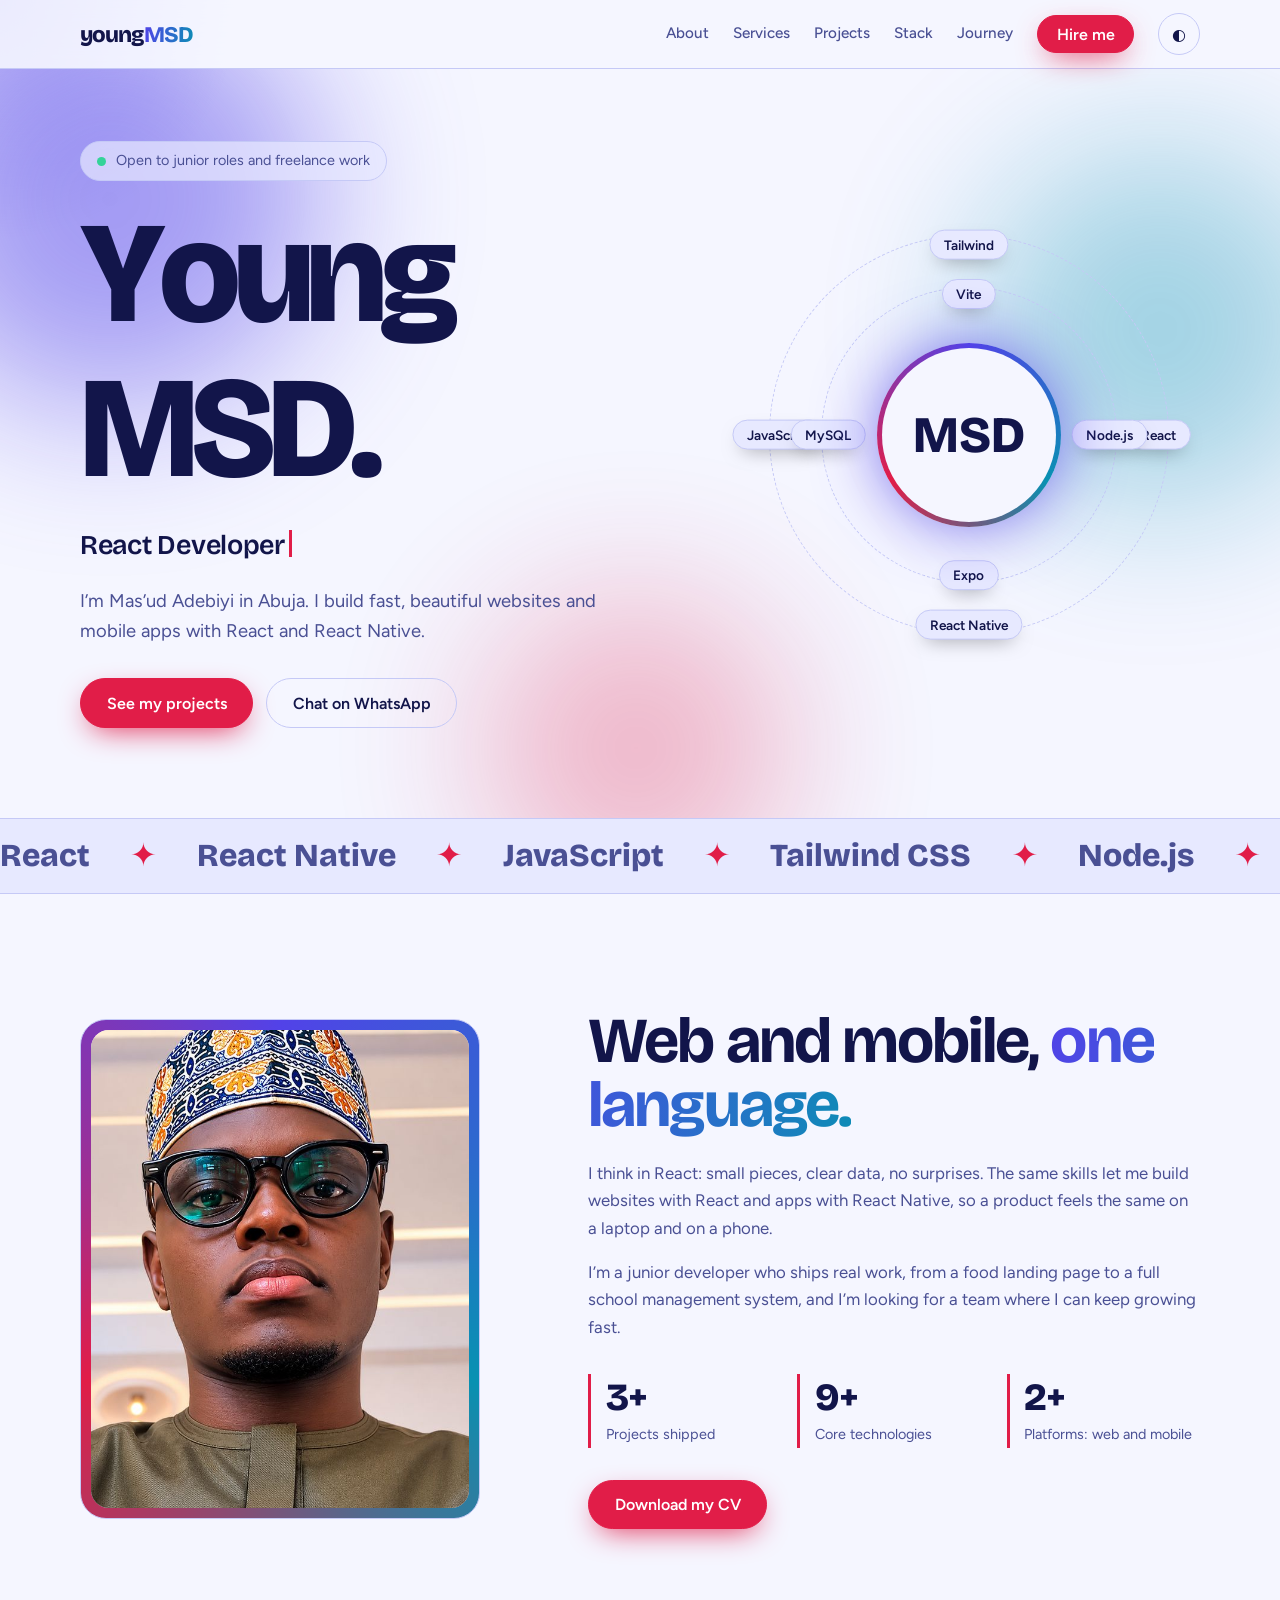
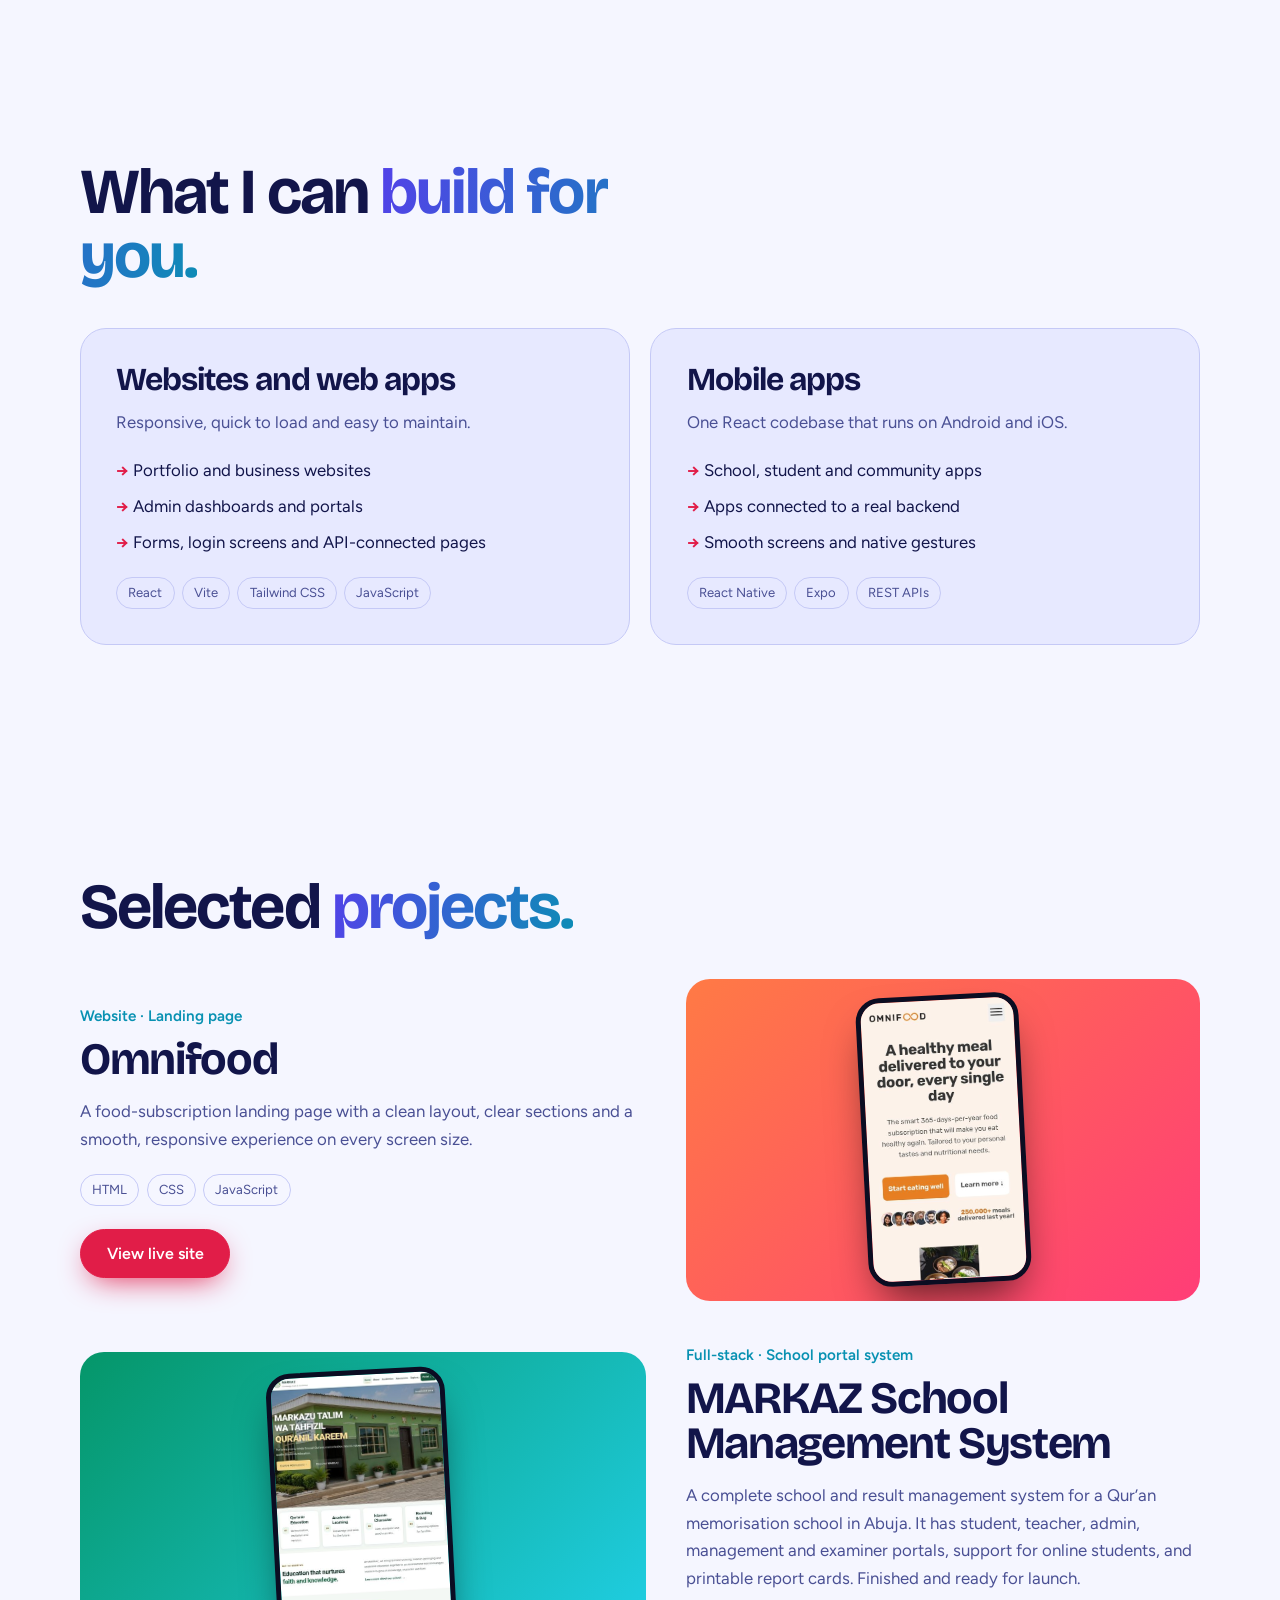
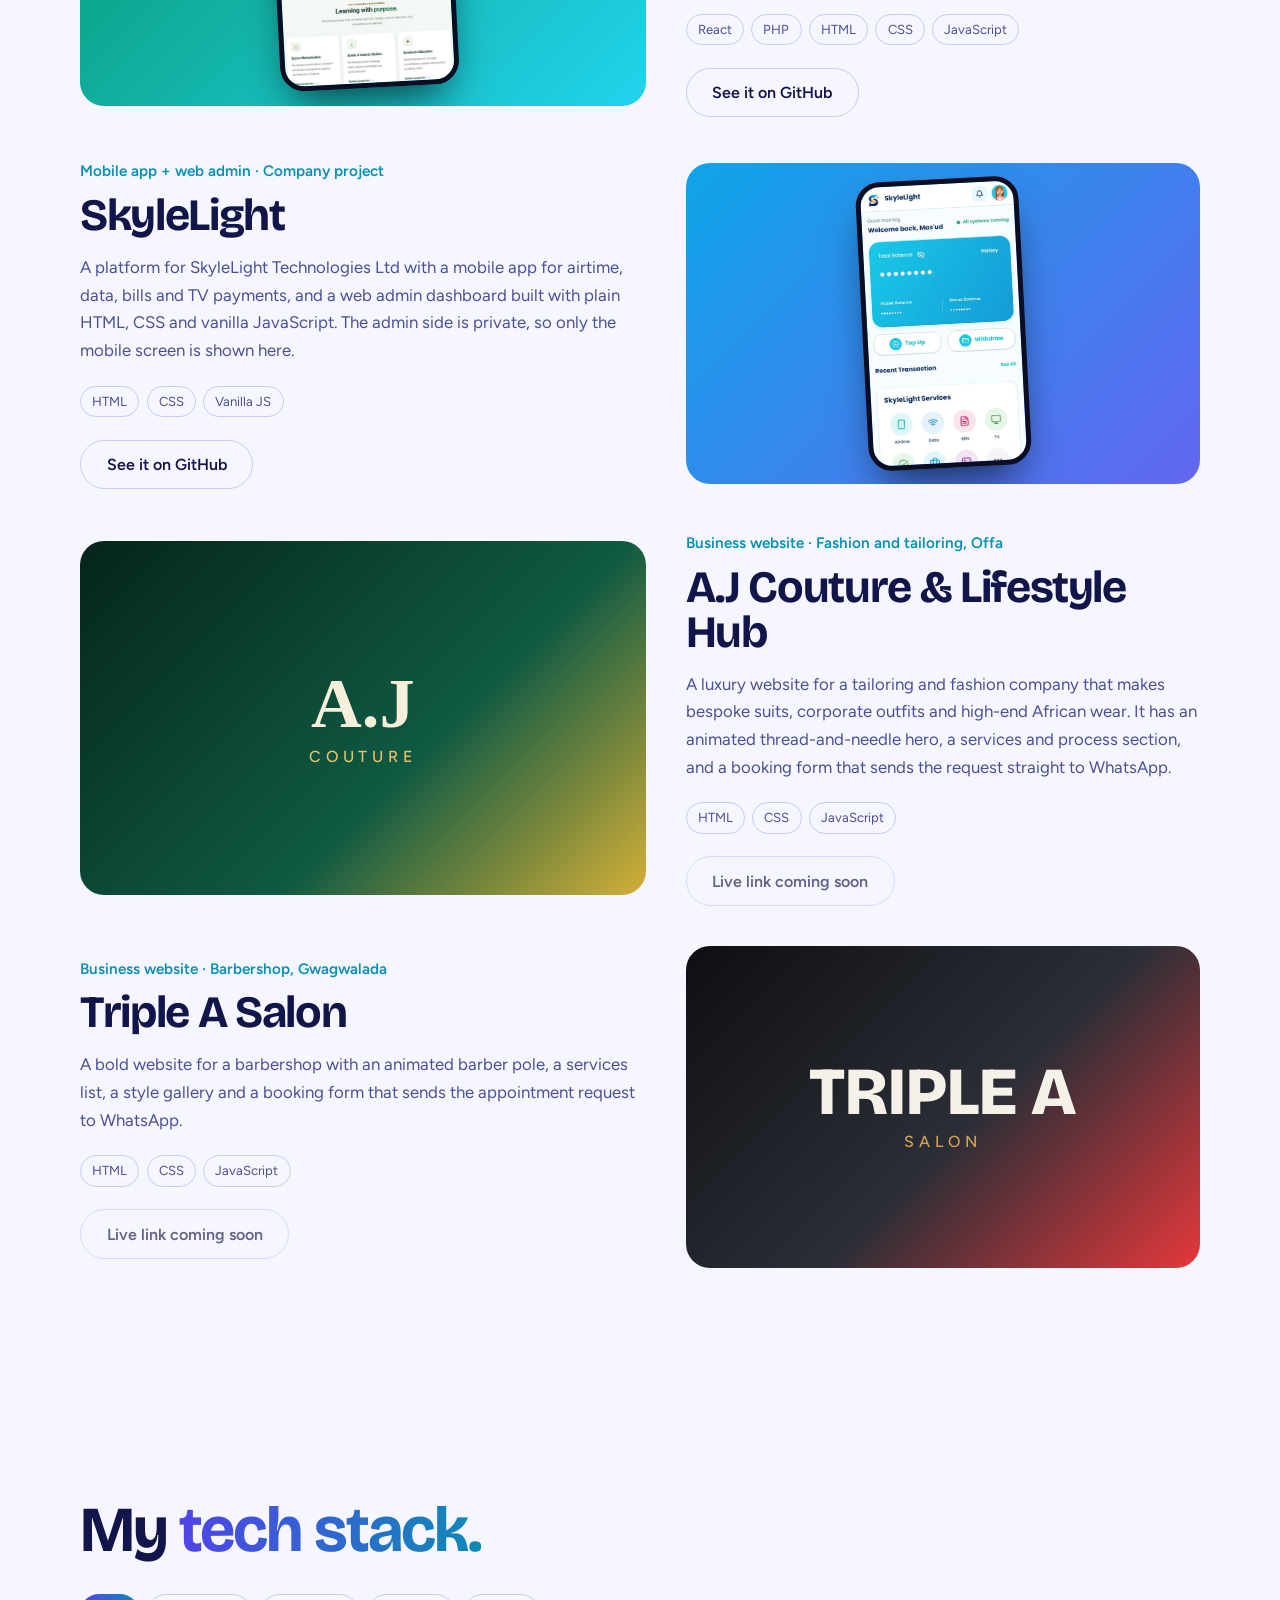
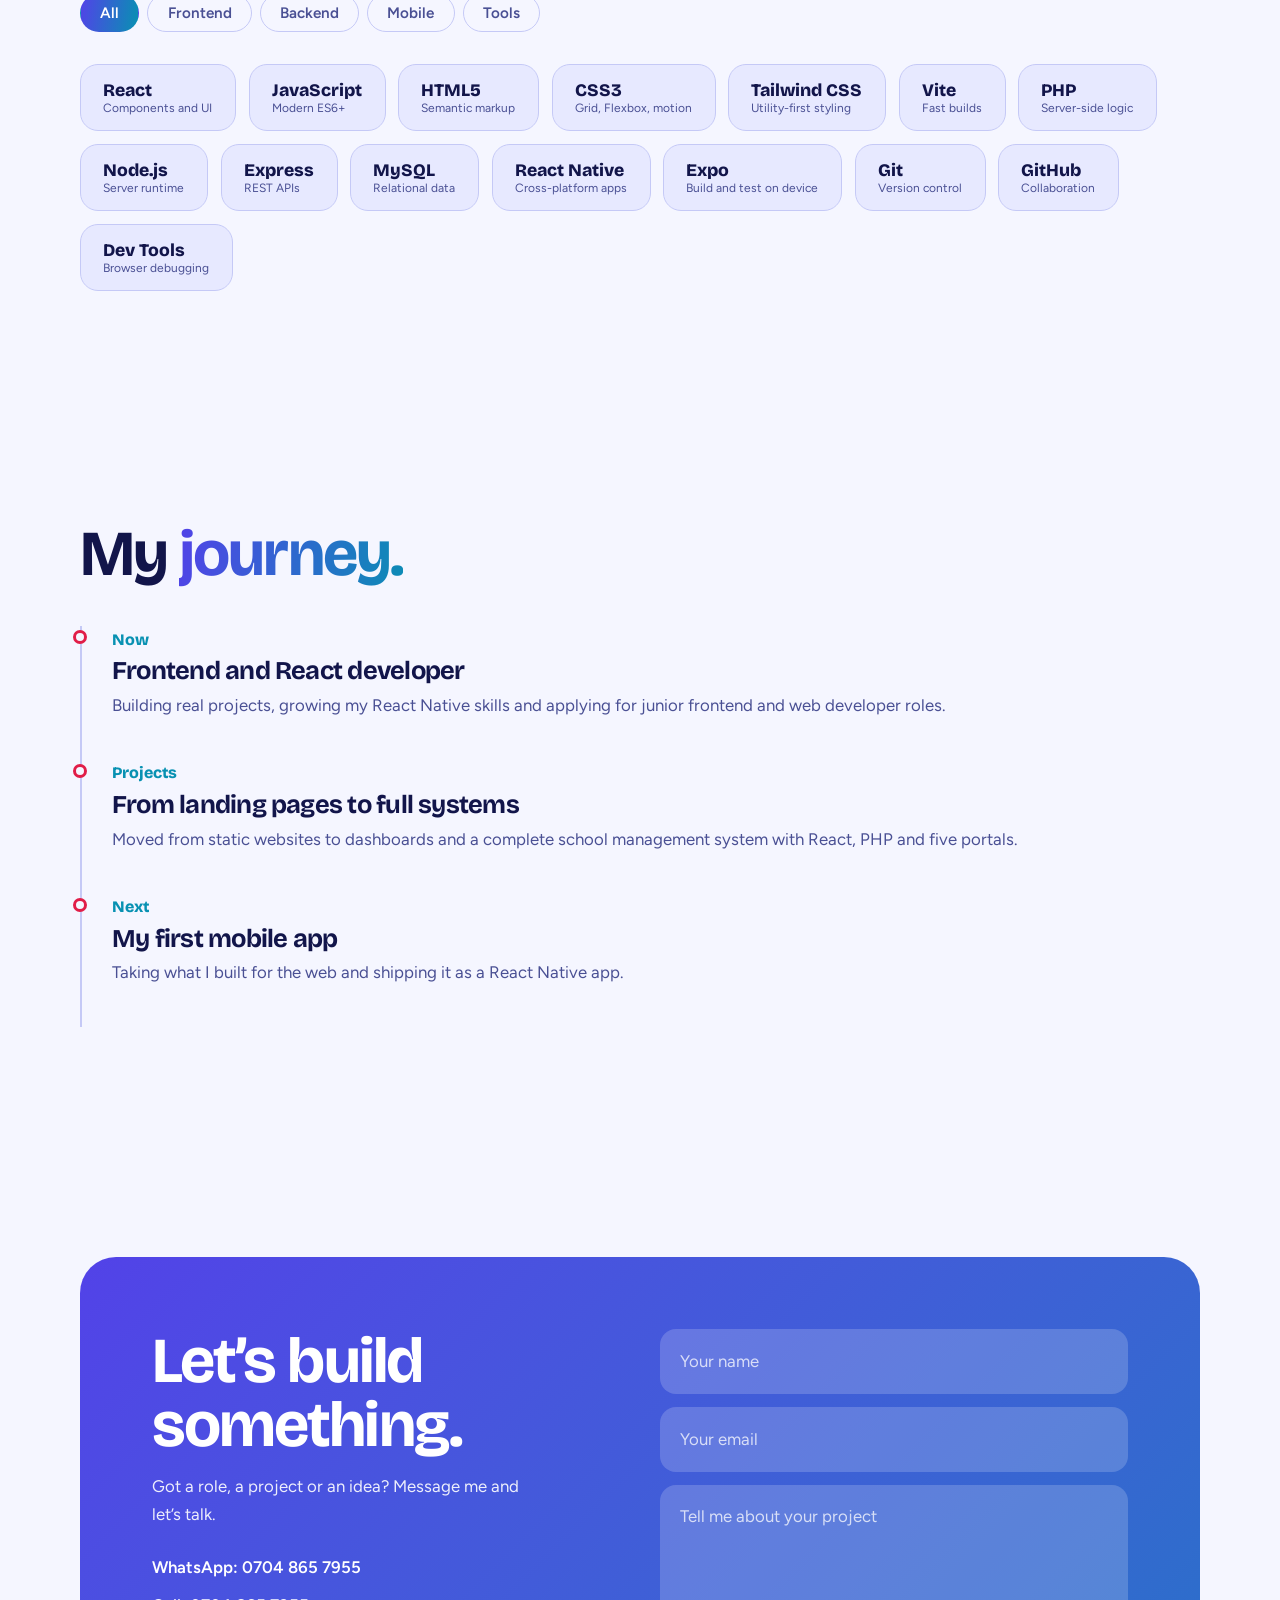
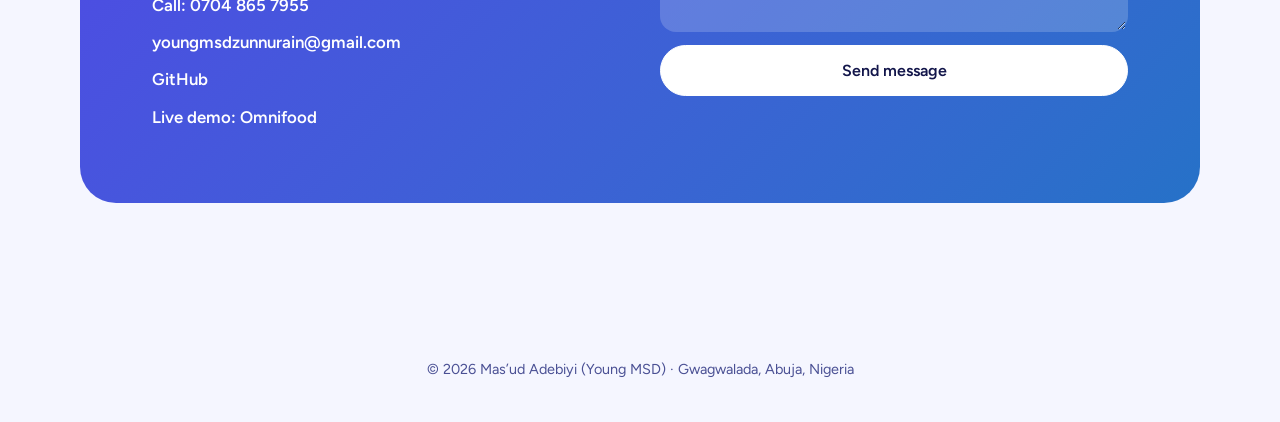
==== index.html @ e1d5f000 "Add Young MSD personal developer portfolio" ====
<!DOCTYPE html>
<html lang="en">
<head>
<meta charset="utf-8">
<meta name="viewport" content="width=device-width, initial-scale=1, viewport-fit=cover">
<title>Young MSD | React & React Native Developer</title>
<meta name="description" content="Portfolio of Mas’ud Adebiyi (Young MSD), a React and React Native developer in Abuja, Nigeria.">
<link rel="preconnect" href="https://fonts.googleapis.com"><link rel="preconnect" href="https://fonts.gstatic.com" crossorigin>
<link href="https://fonts.googleapis.com/css2?family=Bricolage+Grotesque:wght@600;800&family=Figtree:wght@400;500;600&display=swap" rel="stylesheet">
<style>
:root{--bg:#060818;--bg2:#0e1131;--ink:#f4f5ff;--mute:#9ea4d4;--line:#252a57;--a:#6d5dfc;--b:#22d3ee;--c:#ff5c7a;--onc:#060818;
--d:"Bricolage Grotesque","Segoe UI",system-ui,sans-serif;--t:"Figtree","Segoe UI",system-ui,sans-serif;
box-sizing:border-box;padding-top:env(safe-area-inset-top,0px);padding-bottom:env(safe-area-inset-bottom,0px);color-scheme:dark}
@media (prefers-color-scheme:light){:root:not([data-theme="dark"]){--bg:#f5f6ff;--bg2:#e7e9ff;--ink:#12154a;--mute:#4a5094;--line:#c5c9f6;--a:#5242e8;--b:#0891b2;--c:#e11d48;--onc:#fff;color-scheme:light}}
:root[data-theme="light"]{--bg:#f5f6ff;--bg2:#e7e9ff;--ink:#12154a;--mute:#4a5094;--line:#c5c9f6;--a:#5242e8;--b:#0891b2;--c:#e11d48;--onc:#fff;color-scheme:light}
:root[data-theme="dark"]{--bg:#060818;--bg2:#0e1131;--ink:#f4f5ff;--mute:#9ea4d4;--line:#252a57;--a:#6d5dfc;--b:#22d3ee;--c:#ff5c7a;--onc:#060818;color-scheme:dark}
*,*::before,*::after{box-sizing:border-box}
html{scroll-behavior:smooth;scroll-padding-top:calc(76px + env(safe-area-inset-top,0px));height:100%}
body{margin:0;min-height:100%;background:var(--bg);color:var(--ink);font:400 1.05rem/1.65 var(--t);overflow-x:hidden}
body::before{content:"";position:fixed;inset:0 0 auto;height:env(safe-area-inset-top,0px);background:var(--bg);z-index:90}
a{color:inherit}p{margin:0}h1,h2,h3{font-family:var(--d);margin:0;line-height:1;letter-spacing:-.03em}
:focus-visible{outline:3px solid var(--b);outline-offset:3px;border-radius:8px}
.w{width:min(1120px,100% - 2.5rem);margin-inline:auto}
section{padding:clamp(4rem,9vw,7.5rem) 0}
h2{font-size:clamp(2.2rem,5.5vw,4rem);max-width:15ch}
.mute{color:var(--mute)}
.grad{background:linear-gradient(100deg,var(--a),var(--b) 55%,var(--c));background-size:200% 100%;-webkit-background-clip:text;background-clip:text;color:transparent;animation:flow 6s linear infinite}
@keyframes flow{to{background-position:200% 0}}
#ld{position:fixed;inset:0;z-index:100;background:var(--bg);display:grid;place-items:center;font:800 clamp(4rem,16vw,9rem) var(--d);animation:ldout .9s 1.6s cubic-bezier(.7,0,.2,1) forwards}
@keyframes ldout{to{transform:translateY(-101%);visibility:hidden}}
#pg{position:fixed;top:env(safe-area-inset-top,0px);left:0;height:3px;width:100%;transform-origin:left;transform:scaleX(0);background:linear-gradient(90deg,var(--a),var(--b),var(--c));z-index:95}
#glow{position:fixed;width:520px;height:520px;margin:-260px 0 0 -260px;border-radius:50%;pointer-events:none;z-index:0;background:radial-gradient(circle,color-mix(in srgb,var(--a) 28%,transparent),transparent 65%);left:0;top:0;transition:transform .15s ease-out}
nav{position:sticky;top:env(safe-area-inset-top,0px);z-index:80;background:color-mix(in srgb,var(--bg) 78%,transparent);backdrop-filter:blur(16px);border-bottom:1px solid var(--line)}
nav .w{display:flex;align-items:center;justify-content:space-between;height:68px}
.logo{font:800 1.4rem var(--d);text-decoration:none;letter-spacing:-.04em}
.links{display:flex;gap:1.5rem;align-items:center}
.links a:not(.btn){text-decoration:none;color:var(--mute);font-weight:500;font-size:.95rem;transition:color .2s}
.links a:not(.btn):hover{color:var(--ink)}
.btn{display:inline-flex;align-items:center;justify-content:center;gap:.5rem;padding:.9rem 1.6rem;border-radius:999px;font:600 1rem var(--t);text-decoration:none;border:1.5px solid var(--line);background:transparent;color:var(--ink);cursor:pointer;transition:transform .25s,box-shadow .25s,border-color .25s}
.btn:hover{border-color:var(--b)}
.btn.pri{background:var(--c);border-color:var(--c);color:var(--onc);box-shadow:0 10px 30px -10px var(--c)}
.btn.pri:hover{box-shadow:0 16px 40px -8px var(--c)}
.sm{padding:.55rem 1.15rem}
#th{width:42px;height:42px;padding:0}
@media (max-width:780px){.links a:not(.btn){display:none}}
main,footer{position:relative;z-index:1}
/* hero */
.hero{position:relative;padding:clamp(2rem,6vw,4.5rem) 0 clamp(3rem,7vw,6rem);overflow:hidden}
.blob{position:absolute;border-radius:50%;filter:blur(80px);opacity:.5;z-index:-1;animation:drift 14s ease-in-out infinite alternate}
.b1{width:420px;height:420px;background:var(--a);top:-80px;left:-100px}
.b2{width:360px;height:360px;background:var(--b);right:-60px;top:80px;animation-delay:-5s;opacity:.35}
.b3{width:300px;height:300px;background:var(--c);bottom:-80px;left:38%;animation-delay:-9s;opacity:.3}
@keyframes drift{to{transform:translate(70px,50px) scale(1.2)}}
.hero .w{display:grid;grid-template-columns:1.15fr .85fr;gap:2rem;align-items:center}
.pill{display:inline-flex;align-items:center;gap:.6rem;padding:.45rem 1rem;border:1px solid var(--line);border-radius:999px;font-size:.9rem;color:var(--mute);background:color-mix(in srgb,var(--bg2) 70%,transparent)}
.pill b{width:9px;height:9px;border-radius:50%;background:#34d399;animation:ping 1.8s infinite}
@keyframes ping{70%{box-shadow:0 0 0 9px transparent}0%{box-shadow:0 0 0 0 #34d39988}}
h1{font-size:clamp(3.6rem,12vw,9rem);font-weight:800;letter-spacing:-.05em;margin:1.3rem 0 1rem}
h1 .l{display:block;overflow:hidden;padding-bottom:.08em}
h1 .ch{display:inline-block;transform:translateY(110%) rotate(8deg);animation:up .8s cubic-bezier(.2,.9,.2,1) forwards;animation-delay:calc(1.8s + var(--i)*60ms)}
@keyframes up{to{transform:none}}
.role{font:600 clamp(1.2rem,2.6vw,1.7rem) var(--d);min-height:1.5em;letter-spacing:-.01em}
.role i{display:inline-block;width:3px;height:1em;background:var(--c);margin-left:4px;vertical-align:-3px;animation:bl 1s steps(2) infinite}
@keyframes bl{50%{opacity:0}}
.lead{max-width:46ch;color:var(--mute);font-size:1.15rem;margin:1rem 0 2rem}
.cta{display:flex;flex-wrap:wrap;gap:.8rem}
.hero .in{opacity:0;animation:fade .8s 2.4s forwards}
@keyframes fade{to{opacity:1}}
.orbit{position:relative;width:min(400px,100%);aspect-ratio:1;margin:auto;opacity:0;animation:fade 1s 2.2s forwards}
.ring{position:absolute;inset:0;animation:spin 26s linear infinite}
.ring.r2{inset:13%;animation-duration:18s;animation-direction:reverse}
@keyframes spin{to{transform:rotate(360deg)}}
.ring::before{content:"";position:absolute;inset:0;border-radius:50%;border:1.5px dashed var(--line)}
.pos{position:absolute;left:50%;top:50%;transform:rotate(var(--a)) translateX(var(--r)) rotate(calc(-1*var(--a)))}
.pos b{display:block;transform:translate(-50%,-50%);padding:.4rem .85rem;border-radius:999px;font:600 .85rem var(--t);background:var(--bg2);border:1px solid var(--line);white-space:nowrap;animation:spin 26s linear infinite reverse;box-shadow:0 8px 20px -10px #0008}
.r2 .pos b{animation-duration:18s;animation-direction:normal}
.core{position:absolute;inset:27%;border-radius:50%;display:grid;place-items:center;font:800 3.2rem var(--d);background:conic-gradient(from 0deg,var(--a),var(--b),var(--c),var(--a));animation:spin 8s linear infinite;box-shadow:0 0 70px -10px var(--a)}
.core span{position:absolute;inset:5px;border-radius:50%;background:var(--bg);display:grid;place-items:center;animation:spin 8s linear infinite reverse}
@media (max-width:900px){.hero .w{grid-template-columns:1fr}.orbit{max-width:340px}}
.marq{border-block:1px solid var(--line);overflow:hidden;padding:1.1rem 0;background:var(--bg2)}
.marq div{display:flex;width:max-content;animation:sl 28s linear infinite;font:800 clamp(1.4rem,3vw,2rem) var(--d);color:var(--mute)}
.marq span{padding-right:2.5rem}.marq span::after{content:"✦";margin-left:2.5rem;color:var(--c)}
@keyframes sl{to{transform:translateX(-50%)}}
/* reveal */
[data-r]{opacity:0;transform:translateY(40px);transition:opacity .9s,transform .9s cubic-bezier(.2,.9,.2,1);transition-delay:var(--dl,0s)}
[data-r].on{opacity:1;transform:none}
/* cards */
.card{position:relative;border:1px solid var(--line);background:var(--bg2);border-radius:26px;overflow:hidden;transform-style:preserve-3d;transition:transform .25s ease-out}
.card::after{content:"";position:absolute;inset:0;pointer-events:none;background:radial-gradient(380px circle at var(--mx,50%) var(--my,50%),color-mix(in srgb,var(--b) 22%,transparent),transparent 60%);opacity:0;transition:opacity .3s}
.card:hover::after{opacity:1}
/* about */
.about .w{display:grid;grid-template-columns:.85fr 1.15fr;gap:3.5rem;align-items:center}
.pf{aspect-ratio:4/5;max-width:400px;padding:10px;background:conic-gradient(from var(--g,0deg),var(--a),var(--b),var(--c),var(--a));animation:gs 6s linear infinite}
@property --g{syntax:"<angle>";inherits:false;initial-value:0deg}
@keyframes gs{to{--g:360deg}}
.pf .in2{height:100%;border-radius:18px;background:var(--bg2);display:grid;place-items:center;overflow:hidden;position:relative}
.pf img{width:100%;height:100%;object-fit:cover;object-position:50% 20%;position:absolute;inset:0}
.pf .ini{font:800 6rem var(--d)}
.pf small{position:absolute;bottom:14px;left:0;right:0;text-align:center;color:var(--mute);font-size:.8rem}
.about p+p{margin-top:1rem}
.facts{display:grid;grid-template-columns:repeat(3,1fr);gap:1rem;margin:2rem 0}
.facts div{border-left:3px solid var(--c);padding-left:.9rem}
.facts b{display:block;font:800 2.4rem var(--d)}
.facts span{font-size:.9rem;color:var(--mute)}
@media (max-width:820px){.about .w{grid-template-columns:1fr}}
/* services */
.two{display:grid;grid-template-columns:1fr 1fr;gap:1.3rem;margin-top:2.5rem}
.pn{padding:2.2rem}
.pn h3{font-size:2rem;margin-bottom:.8rem}
.pn ul{list-style:none;padding:0;margin:1.3rem 0 0;display:grid;gap:.5rem}
.pn li::before{content:"→ ";color:var(--c);font-weight:700}
.tags{display:flex;flex-wrap:wrap;gap:.45rem;margin-top:1.3rem}
.tag{font-size:.82rem;padding:.25rem .7rem;border-radius:999px;border:1px solid var(--line);color:var(--mute)}
@media (max-width:820px){.two{grid-template-columns:1fr}}
/* projects */
.pr{display:grid;grid-template-columns:1.1fr 1fr;gap:2.5rem;align-items:center;margin-top:2.5rem}
.pr:nth-child(even) .shot{order:2}
.shot{aspect-ratio:16/10;border-radius:24px;display:grid;place-items:center;position:relative;overflow:hidden;border:0}
.shot::before{content:"";position:absolute;top:0;bottom:0;width:40%;left:-60%;background:linear-gradient(100deg,transparent,#fff5,transparent);transform:skewX(-20deg);animation:sh 4.5s ease-in-out infinite}
@keyframes sh{60%,100%{left:130%}}
.ui{width:76%;display:grid;gap:.6rem}.ui i{display:block;height:14px;border-radius:7px;background:#ffffff55}.ui i:first-child{width:45%;height:22px;background:#fff}
.ui .rw{display:grid;grid-template-columns:repeat(3,1fr);gap:.6rem}.ui .rw i{height:70px;border-radius:14px;background:#ffffff33}
.ph{height:90%;aspect-ratio:9/16;border:5px solid #0b0d22;border-radius:24px;overflow:hidden;position:relative;z-index:1;transform:rotate(-3deg);box-shadow:0 24px 44px -14px #000a;transition:transform .5s}.shot:hover .ph{transform:rotate(0) scale(1.04)}.ph img{width:100%;height:100%;object-fit:cover;object-position:top;display:block}
.s1{background:linear-gradient(135deg,#ff7a45,#ff3d77)}.s2{background:linear-gradient(135deg,#059669,#22d3ee)}.s3{background:linear-gradient(135deg,#0ea5e9,#6366f1)}
.pr h3{font-size:clamp(1.9rem,3.6vw,2.8rem);margin:.5rem 0 1rem}
.kind{color:var(--b);font-weight:600;font-size:.95rem}
.pr .btn{margin-top:1.4rem}
@media (max-width:820px){.shot{aspect-ratio:4/3.6}.pr{grid-template-columns:1fr}.pr:nth-child(even) .shot{order:0}}
/* stack */
.tabs{display:flex;flex-wrap:wrap;gap:.5rem;margin:2rem 0}
.tabs button{padding:.55rem 1.2rem;border-radius:999px;border:1.5px solid var(--line);background:none;color:var(--mute);font:600 .95rem var(--t);cursor:pointer;transition:.2s}
.tabs button[aria-pressed="true"]{background:linear-gradient(100deg,var(--a),var(--b));border-color:transparent;color:#fff}
.gr{display:flex;flex-wrap:wrap;gap:.8rem}
.chip{padding:.95rem 1.4rem;border-radius:18px;border:1px solid var(--line);background:var(--bg2);font:800 1.1rem var(--d);animation:pop .45s both;transition:transform .25s,border-color .25s}
.chip:hover{transform:translateY(-6px) rotate(-2deg);border-color:var(--c)}
.chip small{display:block;font:400 .75rem var(--t);color:var(--mute)}
@keyframes pop{from{opacity:0;transform:scale(.8) translateY(14px)}}
/* journey */
.tl{position:relative;margin-top:2.5rem;padding-left:2rem}
.tl::before{content:"";position:absolute;left:0;top:0;bottom:0;width:2px;background:var(--line)}
.tl::after{content:"";position:absolute;left:0;top:0;width:2px;height:var(--p,0%);background:linear-gradient(var(--b),var(--c))}
.st{position:relative;padding:0 0 2.5rem}
.st::before{content:"";position:absolute;left:-2.45rem;top:.3rem;width:14px;height:14px;border-radius:50%;background:var(--bg);border:3px solid var(--c)}
.st b{color:var(--b);font:800 1rem var(--d)}.st h3{font-size:1.6rem;margin:.3rem 0 .5rem}
/* contact */
.ct{padding:clamp(2rem,6vw,4.5rem);display:grid;grid-template-columns:1fr 1fr;gap:2.5rem;background:linear-gradient(135deg,var(--a),color-mix(in srgb,var(--b) 60%,var(--a)));color:#fff;border:0;border-radius:36px}
.ct h2{max-width:11ch}.ct p{margin-top:1rem;opacity:.9;max-width:34ch}
.det{display:grid;gap:.6rem;margin-top:1.6rem;font-weight:600}.det a{text-decoration:none}.det a:hover{text-decoration:underline}
form{display:grid;gap:.8rem}
input,textarea{width:100%;padding:1rem 1.1rem;border-radius:16px;border:2px solid transparent;background:#ffffff2e;color:#fff;font:inherit}
input::placeholder,textarea::placeholder{color:#fff;opacity:.75}
input:focus,textarea:focus{outline:none;border-color:#fff;background:#ffffff3d}
.ct .btn.pri{background:#fff;color:#12154a;border-color:#fff;box-shadow:none}
#msg{min-height:1.4em;font-size:.95rem}
@media (max-width:820px){.ct{grid-template-columns:1fr}}
footer{padding:2.5rem 0;color:var(--mute);font-size:.9rem;text-align:center}
@media (prefers-reduced-motion:reduce){*,*::before,*::after{animation:none!important;transition:none!important}#ld{display:none}h1 .ch,.hero .in,.orbit,[data-r]{opacity:1;transform:none}.pos b{transform:translate(-50%,-50%)}}
</style>
</head>
<body>
<div id="ld" aria-hidden="true"><span id="cn">0</span></div>
<div id="pg"></div><div id="glow" aria-hidden="true"></div>
<nav><div class="w">
<a class="logo" href="#top">young<span class="grad">MSD</span></a>
<div class="links"><a href="#about">About</a><a href="#build">Services</a><a href="#work">Projects</a><a href="#stack">Stack</a><a href="#journey">Journey</a>
<a class="btn pri sm" href="#contact">Hire me</a><button class="btn" id="th" aria-label="Switch light or dark theme">◐</button></div>
</div></nav>
<main>
<header class="hero" id="top"><i class="blob b1"></i><i class="blob b2"></i><i class="blob b3"></i>
<div class="w"><div>
<span class="pill in"><b></b>Open to junior roles and freelance work</span>
<h1 id="h1" aria-label="Young MSD">Young<br>MSD.</h1>
<div class="role in"><span id="rl"></span><i></i></div>
<p class="lead in">I’m Mas’ud Adebiyi in Abuja. I build fast, beautiful websites and mobile apps with React and React Native.</p>
<div class="cta in"><a class="btn pri mg" href="#work">See my projects</a><a class="btn mg" href="https://wa.me/2347048657955" target="_blank" rel="noopener">Chat on WhatsApp</a></div>
</div>
<div class="orbit" aria-hidden="true"><div class="ring" id="r1"></div><div class="ring r2" id="r2"></div><div class="core"><span>MSD</span></div></div>
</div></header>
<div class="marq" aria-hidden="true"><div id="mq"></div></div>

<section class="about" id="about"><div class="w">
<div class="card tilt pf" data-r><div class="in2"><span class="ini grad">MSD</span><small>Add your photo: set PHOTO in the script</small></div></div>
<div data-r style="--dl:.15s">
<h2>Web and mobile, <span class="grad">one language.</span></h2>
<p class="mute" style="margin-top:1.4rem">I think in React: small pieces, clear data, no surprises. The same skills let me build websites with React and apps with React Native, so a product feels the same on a laptop and on a phone.</p>
<p class="mute">I’m a junior developer who ships real work, from a food landing page to a full school management system, and I’m looking for a team where I can keep growing fast.</p>
<div class="facts"><div><b data-n="3">0</b><span>Projects shipped</span></div><div><b data-n="9">0</b><span>Core technologies</span></div><div><b data-n="2">0</b><span>Platforms: web and mobile</span></div></div>
<a class="btn pri mg" id="cv" href="Masud_Adebiyi_React_Frontend_Developer_CV.pdf" download>Download my CV</a>
</div></div></section>

<section id="build"><div class="w">
<h2 data-r>What I can <span class="grad">build for you.</span></h2>
<div class="two">
<div class="card tilt pn" data-r><h3>Websites and web apps</h3><p class="mute">Responsive, quick to load and easy to maintain.</p><ul><li>Portfolio and business websites</li><li>Admin dashboards and portals</li><li>Forms, login screens and API-connected pages</li></ul><div class="tags"><span class="tag">React</span><span class="tag">Vite</span><span class="tag">Tailwind CSS</span><span class="tag">JavaScript</span></div></div>
<div class="card tilt pn" data-r style="--dl:.12s"><h3>Mobile apps</h3><p class="mute">One React codebase that runs on Android and iOS.</p><ul><li>School, student and community apps</li><li>Apps connected to a real backend</li><li>Smooth screens and native gestures</li></ul><div class="tags"><span class="tag">React Native</span><span class="tag">Expo</span><span class="tag">REST APIs</span></div></div>
</div></div></section>

<section id="work"><div class="w">
<h2 data-r>Selected <span class="grad">projects.</span></h2>
<div class="pr" data-r><div class="card tilt shot s1"><div class="ph"><img src="[data-uri]" alt="Omnifood website on a phone"></div></div>
<div><span class="kind">Website · Landing page</span><h3>Omnifood</h3><p class="mute">A food-subscription landing page with a clean layout, clear sections and a smooth, responsive experience on every screen size.</p><div class="tags"><span class="tag">HTML</span><span class="tag">CSS</span><span class="tag">JavaScript</span></div><a class="btn pri mg" href="https://omnifood-young-msd.netlify.app" target="_blank" rel="noopener">View live site</a></div></div>
<div class="pr" data-r><div class="card tilt shot s2"><div class="ph"><img src="[data-uri]" alt="MARKAZ school website on a phone"></div></div>
<div><span class="kind">Full-stack · School portal system</span><h3>MARKAZ School Management System</h3><p class="mute">A complete school and result management system for a Qur’an memorisation school in Abuja. It has student, teacher, admin, management and examiner portals, support for online students, and printable report cards. Finished and ready for launch.</p><div class="tags"><span class="tag">React</span><span class="tag">PHP</span><span class="tag">HTML</span><span class="tag">CSS</span><span class="tag">JavaScript</span></div><a class="btn mg" href="https://github.com/youngmsdzunnurain-ship-it" target="_blank" rel="noopener">See it on GitHub</a></div></div>
<div class="pr" data-r><div class="card tilt shot s3"><div class="ph"><img src="[data-uri]" alt="SkyleLight mobile app home screen"></div></div>
<div><span class="kind">Mobile app + web admin · Company project</span><h3>SkyleLight</h3><p class="mute">A platform for SkyleLight Technologies Ltd with a mobile app for airtime, data, bills and TV payments, and a web admin dashboard built with plain HTML, CSS and vanilla JavaScript. The admin side is private, so only the mobile screen is shown here.</p><div class="tags"><span class="tag">HTML</span><span class="tag">CSS</span><span class="tag">Vanilla JS</span></div><a class="btn mg" href="https://github.com/youngmsdzunnurain-ship-it" target="_blank" rel="noopener">See it on GitHub</a></div></div>
<div class="pr" data-r><div class="card tilt shot" style="background:linear-gradient(135deg,#06241c,#0f5a43 60%,#d4af37)"><div style="position:relative;z-index:1;text-align:center;color:#f6efdc;font:700 clamp(2.6rem,8vw,4.4rem)/.95 Georgia,serif">A.J<small style="display:block;font:500 1rem var(--t);letter-spacing:.3em;margin-top:.6rem;color:#e6c36a">COUTURE</small></div></div>
<div><span class="kind">Business website · Fashion and tailoring, Offa</span><h3>A.J Couture &amp; Lifestyle Hub</h3><p class="mute">A luxury website for a tailoring and fashion company that makes bespoke suits, corporate outfits and high-end African wear. It has an animated thread-and-needle hero, a services and process section, and a booking form that sends the request straight to WhatsApp.</p><div class="tags"><span class="tag">HTML</span><span class="tag">CSS</span><span class="tag">JavaScript</span></div><span class="btn" style="margin-top:1.4rem;opacity:.65;cursor:default">Live link coming soon</span></div></div>
<div class="pr" data-r><div class="card tilt shot" style="background:linear-gradient(135deg,#0e0f12,#2b2e37 55%,#e5383b)"><div style="position:relative;z-index:1;text-align:center;color:#f5f1e8;font:800 clamp(2.4rem,8vw,4.2rem)/.9 var(--d);text-transform:uppercase">Triple A<small style="display:block;font:500 1rem var(--t);letter-spacing:.3em;margin-top:.6rem;color:#d4a24c">SALON</small></div></div>
<div><span class="kind">Business website · Barbershop, Gwagwalada</span><h3>Triple A Salon</h3><p class="mute">A bold website for a barbershop with an animated barber pole, a services list, a style gallery and a booking form that sends the appointment request to WhatsApp.</p><div class="tags"><span class="tag">HTML</span><span class="tag">CSS</span><span class="tag">JavaScript</span></div><span class="btn" style="margin-top:1.4rem;opacity:.65;cursor:default">Live link coming soon</span></div></div>
</div></section>

<section id="stack"><div class="w"><h2 data-r>My <span class="grad">tech stack.</span></h2><div class="tabs" role="group" aria-label="Filter skills"></div><div class="gr" id="gr"></div></div></section>

<section id="journey"><div class="w"><h2 data-r>My <span class="grad">journey.</span></h2>
<div class="tl" id="tl">
<div class="st" data-r><b>Now</b><h3>Frontend and React developer</h3><p class="mute">Building real projects, growing my React Native skills and applying for junior frontend and web developer roles.</p></div>
<div class="st" data-r><b>Projects</b><h3>From landing pages to full systems</h3><p class="mute">Moved from static websites to dashboards and a complete school management system with React, PHP and five portals.</p></div>
<div class="st" data-r><b>Next</b><h3>My first mobile app</h3><p class="mute">Taking what I built for the web and shipping it as a React Native app.</p></div>
</div></div></section>

<section id="contact"><div class="w"><div class="card ct" data-r>
<div><h2>Let’s build something.</h2><p>Got a role, a project or an idea? Message me and let’s talk.</p>
<div class="det"><a href="https://wa.me/2347048657955" target="_blank" rel="noopener">WhatsApp: 0704 865 7955</a><a href="tel:+2347048657955">Call: 0704 865 7955</a><a href="mailto:youngmsdzunnurain@gmail.com">youngmsdzunnurain@gmail.com</a><a href="https://github.com/youngmsdzunnurain-ship-it" target="_blank" rel="noopener">GitHub</a><a href="https://omnifood-young-msd.netlify.app" target="_blank" rel="noopener">Live demo: Omnifood</a></div></div>
<form id="f"><input id="n" placeholder="Your name" required autocomplete="name"><input id="e" type="email" placeholder="Your email" required autocomplete="email"><textarea id="m" rows="4" placeholder="Tell me about your project" required></textarea><button class="btn pri mg" type="submit">Send message</button><div id="msg" role="status"></div></form>
</div></div></section>
</main>
<footer>© 2026 Mas’ud Adebiyi (Young MSD) · Gwagwalada, Abuja, Nigeria</footer>

<script>
var PHOTO="[data-uri]";
var EMAIL="youngmsdzunnurain@gmail.com",$=function(s,r){return(r||document).querySelector(s)},$$=function(s,r){return Array.prototype.slice.call((r||document).querySelectorAll(s))};
var reduce=matchMedia("(prefers-reduced-motion: reduce)").matches,root=document.documentElement;
$("#th").onclick=function(){var d=root.dataset.theme?root.dataset.theme==="dark":!matchMedia("(prefers-color-scheme: light)").matches;root.dataset.theme=d?"light":"dark"};
if(PHOTO){var im=new Image();im.src=PHOTO;im.alt="Mas’ud Adebiyi";im.onload=function(){var b=$(".pf .in2");b.appendChild(im);$(".pf small").remove()}}
// loader counter
var c=0,cn=$("#cn"),ci=setInterval(function(){c=Math.min(100,c+4);cn.textContent=c;if(c>=100)clearInterval(ci)},50);
// hero letters
var k=0;$("#h1").innerHTML=["Young","MSD."].map(function(w){return'<span class="l">'+w.split("").map(function(ch){return'<span class="ch" style="--i:'+(k++)+'">'+ch+"</span>"}).join("")+"</span>"}).join("");
// roles typing
var roles=["React Developer","React Native Developer","Frontend Developer"],ri=0,ci2=0,del=false,rl=$("#rl");
(function t(){var w=roles[ri];ci2+=del?-1:1;rl.textContent=w.slice(0,ci2);var s=del?35:70;if(!del&&ci2===w.length){del=true;s=1400}else if(del&&ci2===0){del=false;ri=(ri+1)%roles.length;s=300}setTimeout(t,s)})();
// orbit + marquee
function orb(el,items,r){el.innerHTML=items.map(function(n,i){return'<span class="pos" style="--a:'+(i*360/items.length)+"deg;--r:"+r+'"><b>'+n+"</b></span>"}).join("")}
function rad(){return Math.min(190,($(".orbit").offsetWidth||380)/2)}
function oo(){var r=rad();orb($("#r1"),["React","React Native","JavaScript","Tailwind"],r+"px");orb($("#r2"),["Node.js","Expo","MySQL","Vite"],(r*.74)+"px")}
oo();addEventListener("resize",oo);
var ws=["React","React Native","JavaScript","Tailwind CSS","Node.js","Expo","Vite","MySQL","Git"];
$("#mq").innerHTML=ws.concat(ws).map(function(w){return"<span>"+w+"</span>"}).join("");
// scroll: progress, timeline, reveal, counters
var tl=$("#tl");
addEventListener("scroll",function(){var h=root.scrollHeight-innerHeight;$("#pg").style.transform="scaleX("+(h>0?scrollY/h:0)+")";var r=tl.getBoundingClientRect();tl.style.setProperty("--p",Math.max(0,Math.min(100,(innerHeight*.6-r.top)/r.height*100))+"%")},{passive:true});
var io=new IntersectionObserver(function(es){es.forEach(function(e){if(e.isIntersecting){e.target.classList.add("on");io.unobserve(e.target)}})},{threshold:.15});
$$("[data-r]").forEach(function(e){io.observe(e)});
var co=new IntersectionObserver(function(es){es.forEach(function(e){if(!e.isIntersecting)return;co.unobserve(e.target);var n=+e.target.dataset.n,s=0;(function u(){s++;e.target.textContent=Math.round(n*s/30)+(s>=30?"+":"");if(s<30)requestAnimationFrame(u)})()})});
$$("[data-n]").forEach(function(e){co.observe(e)});
// glow, tilt, magnet
if(matchMedia("(pointer:fine)").matches&&!reduce){
 var g=$("#glow");addEventListener("pointermove",function(e){g.style.transform="translate("+e.clientX+"px,"+e.clientY+"px)"});
 $$(".tilt").forEach(function(el){el.addEventListener("pointermove",function(e){var r=el.getBoundingClientRect(),x=(e.clientX-r.left)/r.width,y=(e.clientY-r.top)/r.height;el.style.setProperty("--mx",x*100+"%");el.style.setProperty("--my",y*100+"%");el.style.transform="perspective(900px) rotateY("+(x-.5)*9+"deg) rotateX("+(.5-y)*9+"deg)"});el.addEventListener("pointerleave",function(){el.style.transform=""})});
 $$(".mg").forEach(function(el){el.addEventListener("pointermove",function(e){var r=el.getBoundingClientRect();el.style.transform="translate("+(e.clientX-r.left-r.width/2)*.2+"px,"+(e.clientY-r.top-r.height/2)*.3+"px)"});el.addEventListener("pointerleave",function(){el.style.transform=""})});
}else{$("#glow").style.display="none"}
// stack
var st=[["React","Frontend","Components and UI"],["JavaScript","Frontend","Modern ES6+"],["HTML5","Frontend","Semantic markup"],["CSS3","Frontend","Grid, Flexbox, motion"],["Tailwind CSS","Frontend","Utility-first styling"],["Vite","Frontend","Fast builds"],["PHP","Backend","Server-side logic"],["Node.js","Backend","Server runtime"],["Express","Backend","REST APIs"],["MySQL","Backend","Relational data"],["React Native","Mobile","Cross-platform apps"],["Expo","Mobile","Build and test on device"],["Git","Tools","Version control"],["GitHub","Tools","Collaboration"],["Dev Tools","Tools","Browser debugging"]],tb=$(".tabs");
function show(c){$("#gr").innerHTML=st.filter(function(s){return c==="All"||s[1]===c}).map(function(s,i){return'<div class="chip" style="animation-delay:'+i*45+'ms">'+s[0]+"<small>"+s[2]+"</small></div>"}).join("");$$("button",tb).forEach(function(b){b.setAttribute("aria-pressed",b.textContent===c)})}
["All","Frontend","Backend","Mobile","Tools"].forEach(function(c){var b=document.createElement("button");b.textContent=c;b.onclick=function(){show(c)};tb.appendChild(b)});show("All");
// contact
$("#f").onsubmit=function(ev){ev.preventDefault();var n=$("#n").value,e=$("#e").value,m=$("#m").value;location.href="mailto:"+EMAIL+"?subject="+encodeURIComponent("Portfolio message from "+n)+"&body="+encodeURIComponent(m+"\n\nFrom: "+n+" ("+e+")");$("#msg").textContent="Opening your email app to send the message."};
</script>
</body>
</html>
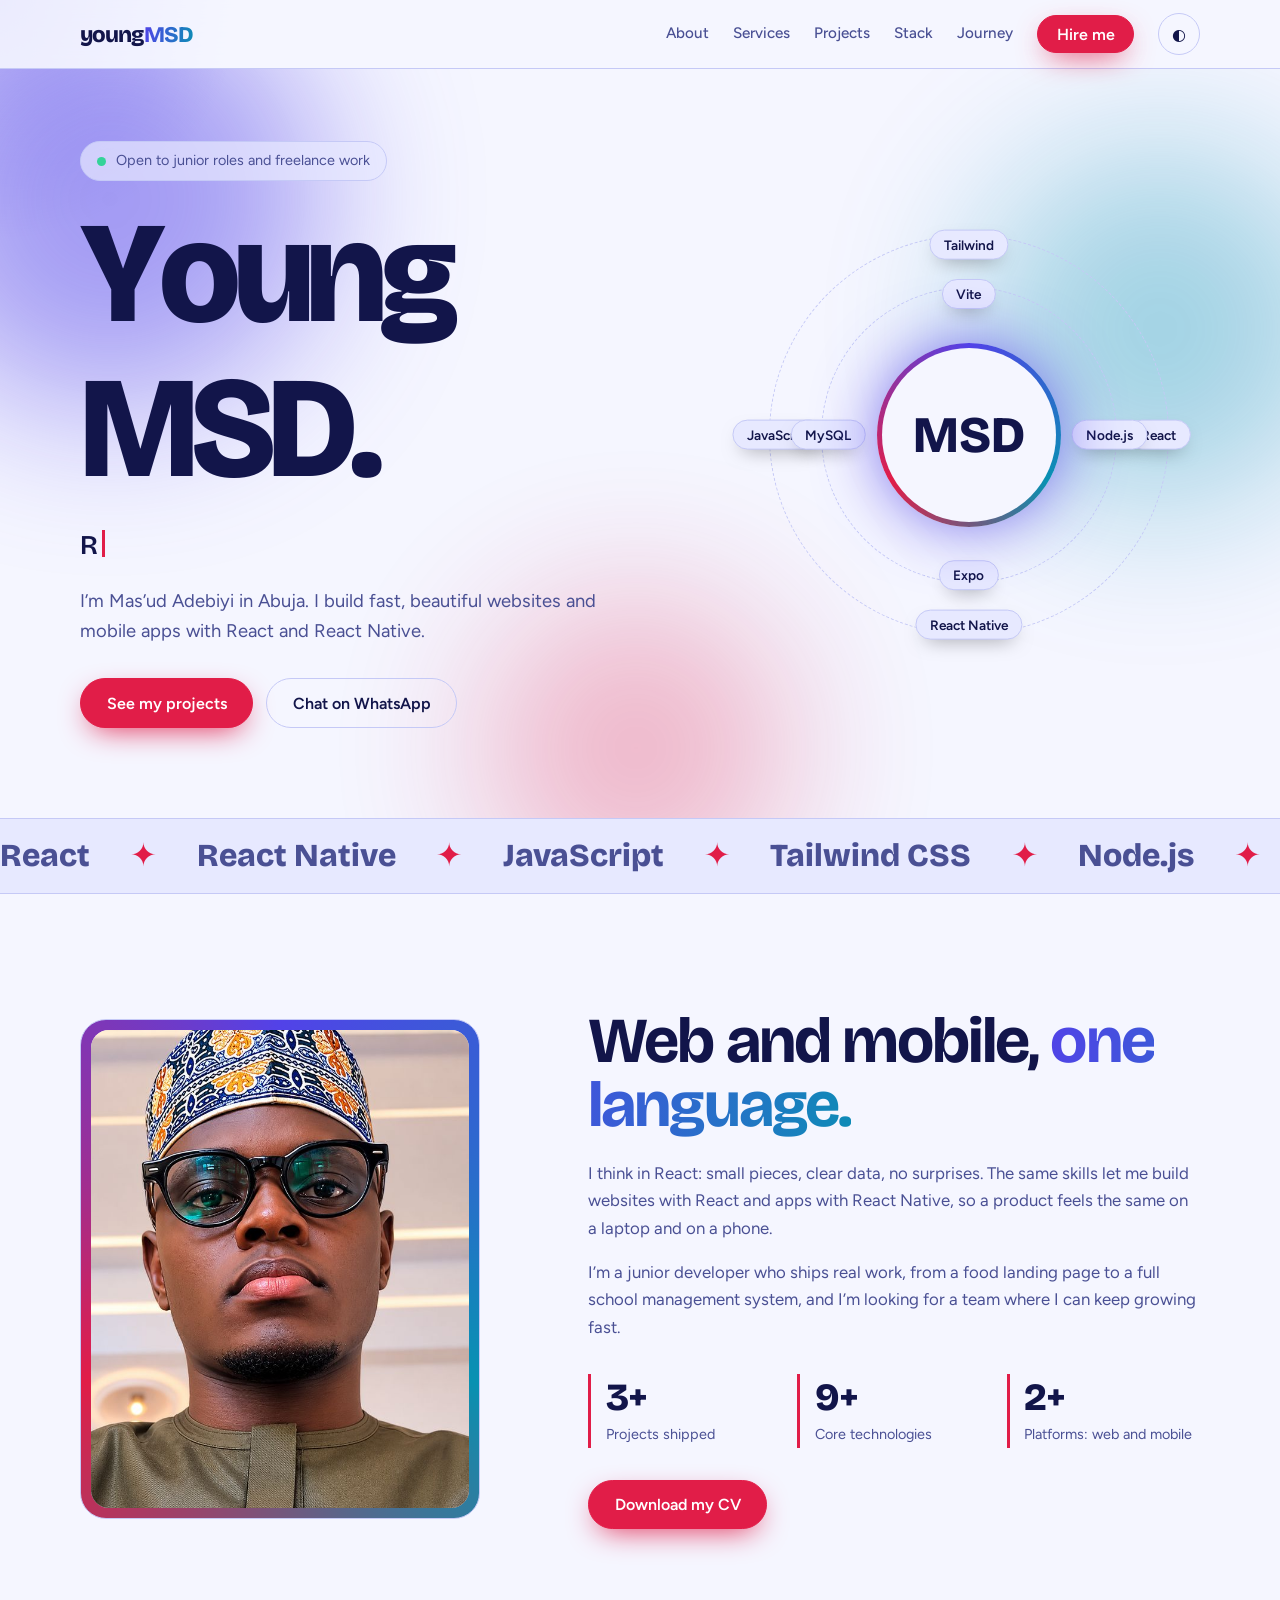
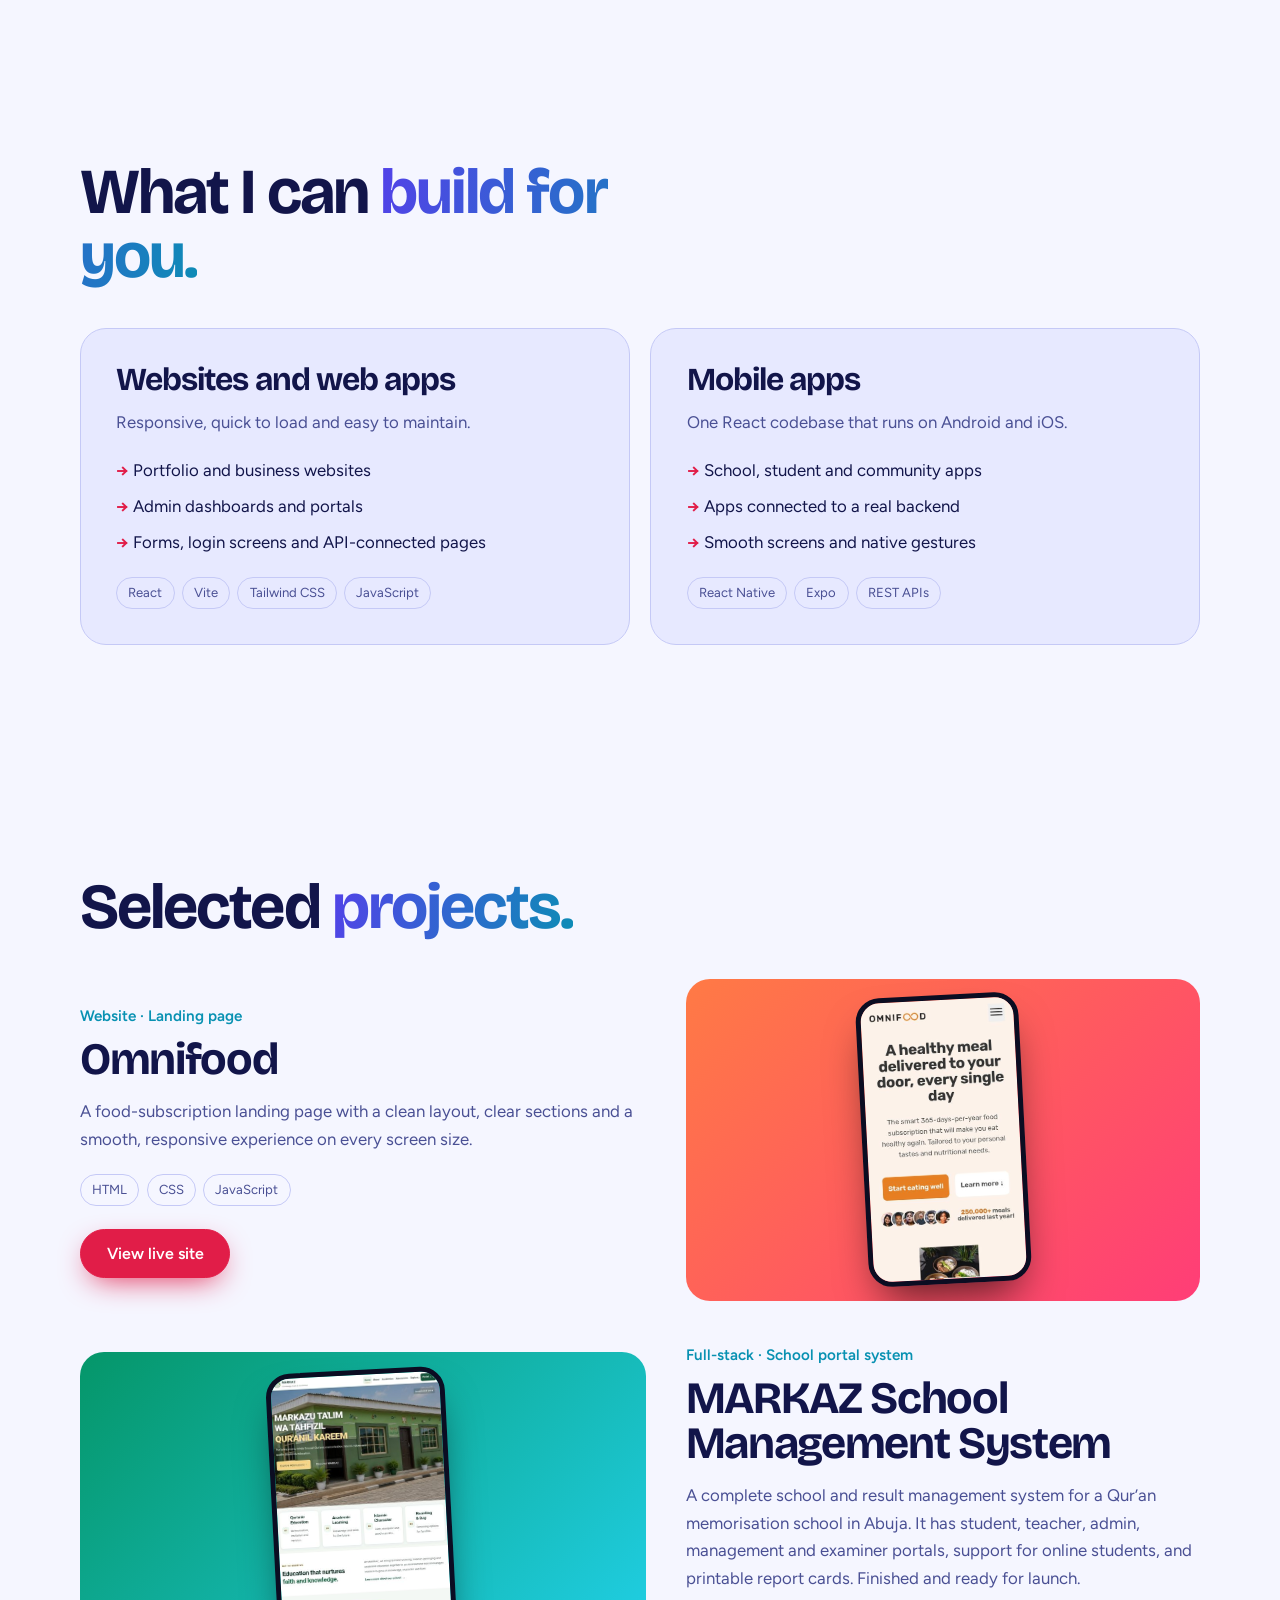
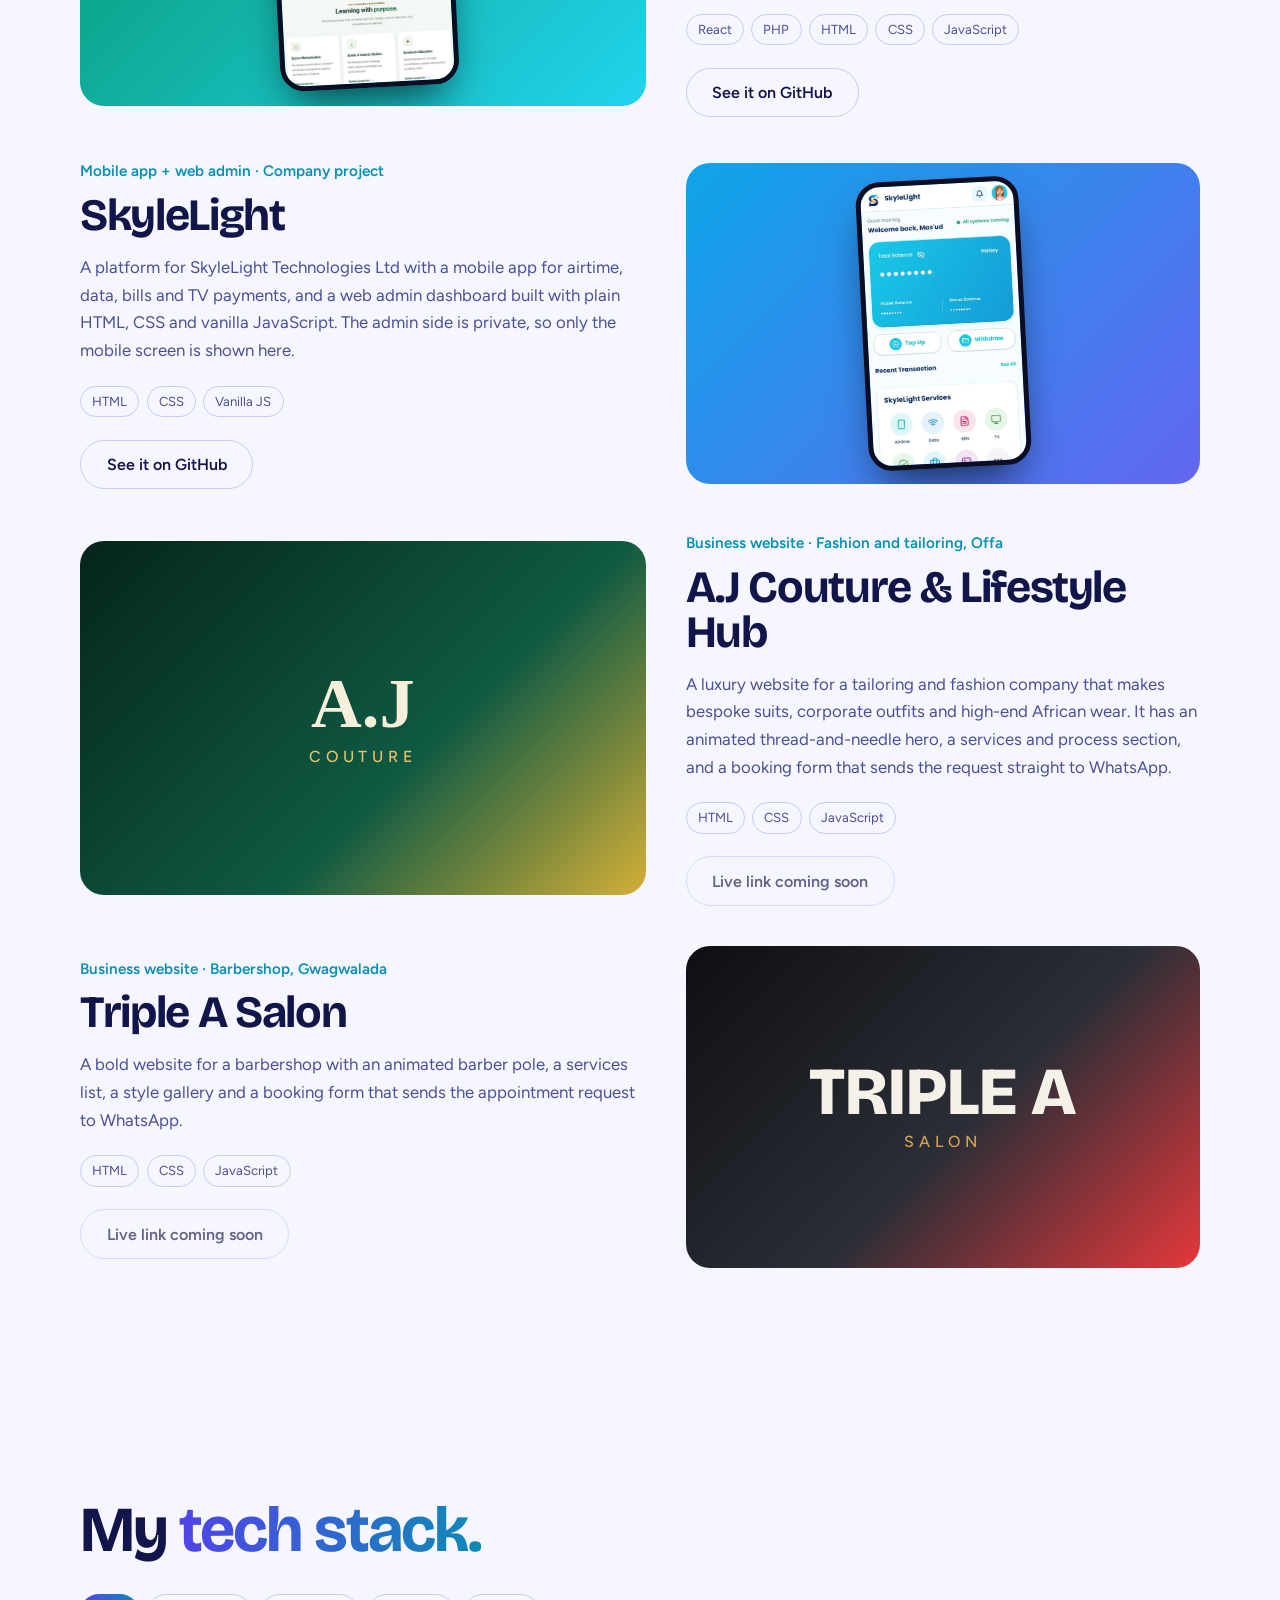
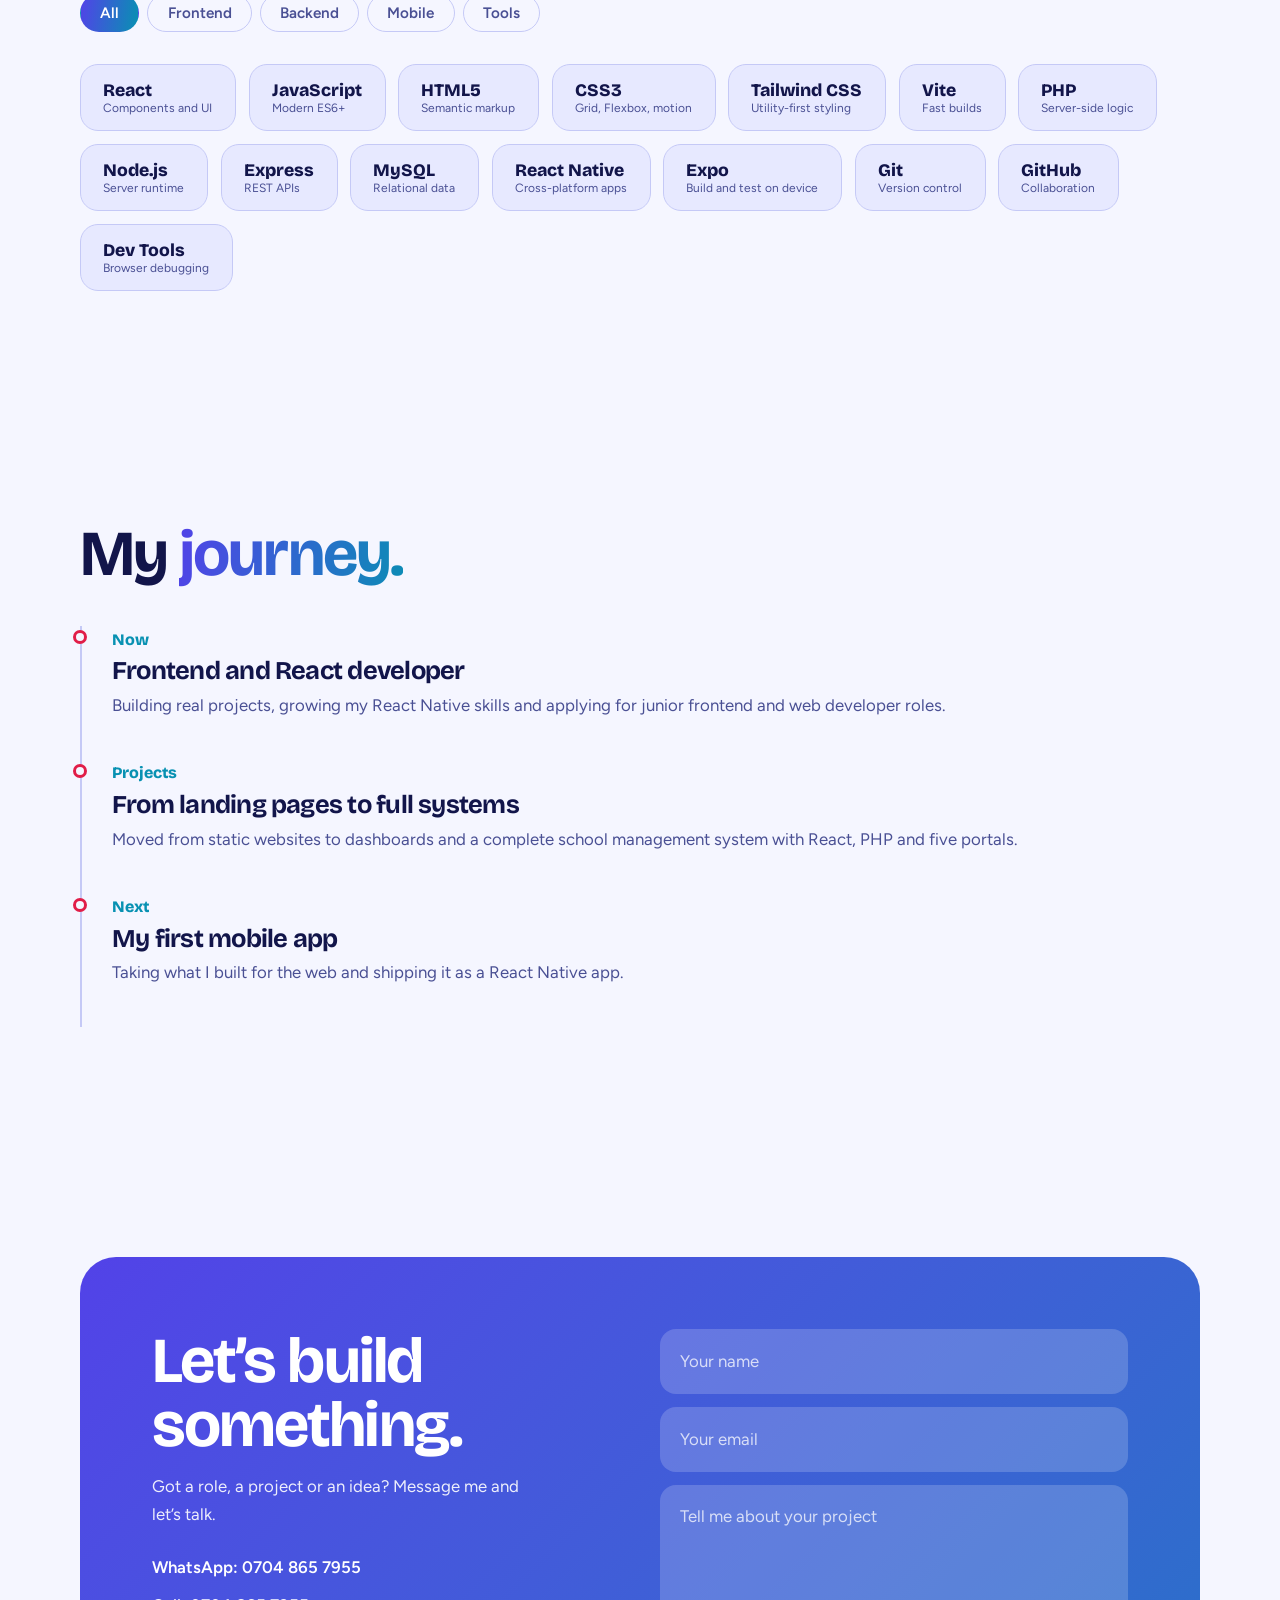
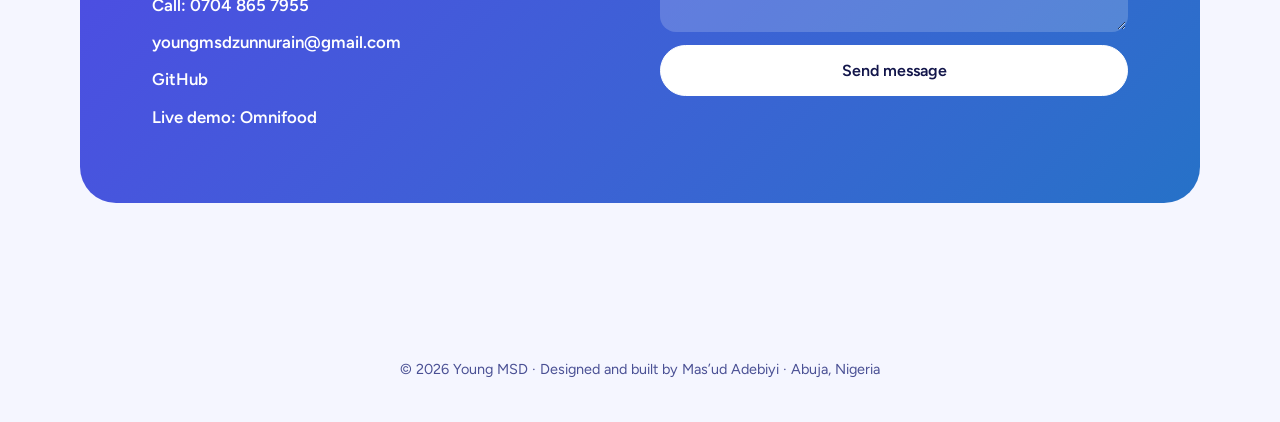
==== commit 40a961a3: "Improve SEO metadata and structured data and clarify Young MSD footer" ====
--- a/index.html
+++ b/index.html
@@ -3,159 +3,11 @@
 <head>
 <meta charset="utf-8">
 <meta name="viewport" content="width=device-width, initial-scale=1, viewport-fit=cover">
-<title>Young MSD | React & React Native Developer</title>
-<meta name="description" content="Portfolio of Mas’ud Adebiyi (Young MSD), a React and React Native developer in Abuja, Nigeria.">
+<title>Young MSD | React & React Native Developer in Abuja, Nigeria</title>
+<meta name="description" content="Mas’ud Adebiyi (Young MSD) is a React and React Native developer in Abuja, Nigeria, building responsive websites and mobile applications.">
 <link rel="preconnect" href="https://fonts.googleapis.com"><link rel="preconnect" href="https://fonts.gstatic.com" crossorigin>
 <link href="https://fonts.googleapis.com/css2?family=Bricolage+Grotesque:wght@600;800&family=Figtree:wght@400;500;600&display=swap" rel="stylesheet">
-<style>
-:root{--bg:#060818;--bg2:#0e1131;--ink:#f4f5ff;--mute:#9ea4d4;--line:#252a57;--a:#6d5dfc;--b:#22d3ee;--c:#ff5c7a;--onc:#060818;
---d:"Bricolage Grotesque","Segoe UI",system-ui,sans-serif;--t:"Figtree","Segoe UI",system-ui,sans-serif;
-box-sizing:border-box;padding-top:env(safe-area-inset-top,0px);padding-bottom:env(safe-area-inset-bottom,0px);color-scheme:dark}
-@media (prefers-color-scheme:light){:root:not([data-theme="dark"]){--bg:#f5f6ff;--bg2:#e7e9ff;--ink:#12154a;--mute:#4a5094;--line:#c5c9f6;--a:#5242e8;--b:#0891b2;--c:#e11d48;--onc:#fff;color-scheme:light}}
-:root[data-theme="light"]{--bg:#f5f6ff;--bg2:#e7e9ff;--ink:#12154a;--mute:#4a5094;--line:#c5c9f6;--a:#5242e8;--b:#0891b2;--c:#e11d48;--onc:#fff;color-scheme:light}
-:root[data-theme="dark"]{--bg:#060818;--bg2:#0e1131;--ink:#f4f5ff;--mute:#9ea4d4;--line:#252a57;--a:#6d5dfc;--b:#22d3ee;--c:#ff5c7a;--onc:#060818;color-scheme:dark}
-*,*::before,*::after{box-sizing:border-box}
-html{scroll-behavior:smooth;scroll-padding-top:calc(76px + env(safe-area-inset-top,0px));height:100%}
-body{margin:0;min-height:100%;background:var(--bg);color:var(--ink);font:400 1.05rem/1.65 var(--t);overflow-x:hidden}
-body::before{content:"";position:fixed;inset:0 0 auto;height:env(safe-area-inset-top,0px);background:var(--bg);z-index:90}
-a{color:inherit}p{margin:0}h1,h2,h3{font-family:var(--d);margin:0;line-height:1;letter-spacing:-.03em}
-:focus-visible{outline:3px solid var(--b);outline-offset:3px;border-radius:8px}
-.w{width:min(1120px,100% - 2.5rem);margin-inline:auto}
-section{padding:clamp(4rem,9vw,7.5rem) 0}
-h2{font-size:clamp(2.2rem,5.5vw,4rem);max-width:15ch}
-.mute{color:var(--mute)}
-.grad{background:linear-gradient(100deg,var(--a),var(--b) 55%,var(--c));background-size:200% 100%;-webkit-background-clip:text;background-clip:text;color:transparent;animation:flow 6s linear infinite}
-@keyframes flow{to{background-position:200% 0}}
-#ld{position:fixed;inset:0;z-index:100;background:var(--bg);display:grid;place-items:center;font:800 clamp(4rem,16vw,9rem) var(--d);animation:ldout .9s 1.6s cubic-bezier(.7,0,.2,1) forwards}
-@keyframes ldout{to{transform:translateY(-101%);visibility:hidden}}
-#pg{position:fixed;top:env(safe-area-inset-top,0px);left:0;height:3px;width:100%;transform-origin:left;transform:scaleX(0);background:linear-gradient(90deg,var(--a),var(--b),var(--c));z-index:95}
-#glow{position:fixed;width:520px;height:520px;margin:-260px 0 0 -260px;border-radius:50%;pointer-events:none;z-index:0;background:radial-gradient(circle,color-mix(in srgb,var(--a) 28%,transparent),transparent 65%);left:0;top:0;transition:transform .15s ease-out}
-nav{position:sticky;top:env(safe-area-inset-top,0px);z-index:80;background:color-mix(in srgb,var(--bg) 78%,transparent);backdrop-filter:blur(16px);border-bottom:1px solid var(--line)}
-nav .w{display:flex;align-items:center;justify-content:space-between;height:68px}
-.logo{font:800 1.4rem var(--d);text-decoration:none;letter-spacing:-.04em}
-.links{display:flex;gap:1.5rem;align-items:center}
-.links a:not(.btn){text-decoration:none;color:var(--mute);font-weight:500;font-size:.95rem;transition:color .2s}
-.links a:not(.btn):hover{color:var(--ink)}
-.btn{display:inline-flex;align-items:center;justify-content:center;gap:.5rem;padding:.9rem 1.6rem;border-radius:999px;font:600 1rem var(--t);text-decoration:none;border:1.5px solid var(--line);background:transparent;color:var(--ink);cursor:pointer;transition:transform .25s,box-shadow .25s,border-color .25s}
-.btn:hover{border-color:var(--b)}
-.btn.pri{background:var(--c);border-color:var(--c);color:var(--onc);box-shadow:0 10px 30px -10px var(--c)}
-.btn.pri:hover{box-shadow:0 16px 40px -8px var(--c)}
-.sm{padding:.55rem 1.15rem}
-#th{width:42px;height:42px;padding:0}
-@media (max-width:780px){.links a:not(.btn){display:none}}
-main,footer{position:relative;z-index:1}
-/* hero */
-.hero{position:relative;padding:clamp(2rem,6vw,4.5rem) 0 clamp(3rem,7vw,6rem);overflow:hidden}
-.blob{position:absolute;border-radius:50%;filter:blur(80px);opacity:.5;z-index:-1;animation:drift 14s ease-in-out infinite alternate}
-.b1{width:420px;height:420px;background:var(--a);top:-80px;left:-100px}
-.b2{width:360px;height:360px;background:var(--b);right:-60px;top:80px;animation-delay:-5s;opacity:.35}
-.b3{width:300px;height:300px;background:var(--c);bottom:-80px;left:38%;animation-delay:-9s;opacity:.3}
-@keyframes drift{to{transform:translate(70px,50px) scale(1.2)}}
-.hero .w{display:grid;grid-template-columns:1.15fr .85fr;gap:2rem;align-items:center}
-.pill{display:inline-flex;align-items:center;gap:.6rem;padding:.45rem 1rem;border:1px solid var(--line);border-radius:999px;font-size:.9rem;color:var(--mute);background:color-mix(in srgb,var(--bg2) 70%,transparent)}
-.pill b{width:9px;height:9px;border-radius:50%;background:#34d399;animation:ping 1.8s infinite}
-@keyframes ping{70%{box-shadow:0 0 0 9px transparent}0%{box-shadow:0 0 0 0 #34d39988}}
-h1{font-size:clamp(3.6rem,12vw,9rem);font-weight:800;letter-spacing:-.05em;margin:1.3rem 0 1rem}
-h1 .l{display:block;overflow:hidden;padding-bottom:.08em}
-h1 .ch{display:inline-block;transform:translateY(110%) rotate(8deg);animation:up .8s cubic-bezier(.2,.9,.2,1) forwards;animation-delay:calc(1.8s + var(--i)*60ms)}
-@keyframes up{to{transform:none}}
-.role{font:600 clamp(1.2rem,2.6vw,1.7rem) var(--d);min-height:1.5em;letter-spacing:-.01em}
-.role i{display:inline-block;width:3px;height:1em;background:var(--c);margin-left:4px;vertical-align:-3px;animation:bl 1s steps(2) infinite}
-@keyframes bl{50%{opacity:0}}
-.lead{max-width:46ch;color:var(--mute);font-size:1.15rem;margin:1rem 0 2rem}
-.cta{display:flex;flex-wrap:wrap;gap:.8rem}
-.hero .in{opacity:0;animation:fade .8s 2.4s forwards}
-@keyframes fade{to{opacity:1}}
-.orbit{position:relative;width:min(400px,100%);aspect-ratio:1;margin:auto;opacity:0;animation:fade 1s 2.2s forwards}
-.ring{position:absolute;inset:0;animation:spin 26s linear infinite}
-.ring.r2{inset:13%;animation-duration:18s;animation-direction:reverse}
-@keyframes spin{to{transform:rotate(360deg)}}
-.ring::before{content:"";position:absolute;inset:0;border-radius:50%;border:1.5px dashed var(--line)}
-.pos{position:absolute;left:50%;top:50%;transform:rotate(var(--a)) translateX(var(--r)) rotate(calc(-1*var(--a)))}
-.pos b{display:block;transform:translate(-50%,-50%);padding:.4rem .85rem;border-radius:999px;font:600 .85rem var(--t);background:var(--bg2);border:1px solid var(--line);white-space:nowrap;animation:spin 26s linear infinite reverse;box-shadow:0 8px 20px -10px #0008}
-.r2 .pos b{animation-duration:18s;animation-direction:normal}
-.core{position:absolute;inset:27%;border-radius:50%;display:grid;place-items:center;font:800 3.2rem var(--d);background:conic-gradient(from 0deg,var(--a),var(--b),var(--c),var(--a));animation:spin 8s linear infinite;box-shadow:0 0 70px -10px var(--a)}
-.core span{position:absolute;inset:5px;border-radius:50%;background:var(--bg);display:grid;place-items:center;animation:spin 8s linear infinite reverse}
-@media (max-width:900px){.hero .w{grid-template-columns:1fr}.orbit{max-width:340px}}
-.marq{border-block:1px solid var(--line);overflow:hidden;padding:1.1rem 0;background:var(--bg2)}
-.marq div{display:flex;width:max-content;animation:sl 28s linear infinite;font:800 clamp(1.4rem,3vw,2rem) var(--d);color:var(--mute)}
-.marq span{padding-right:2.5rem}.marq span::after{content:"✦";margin-left:2.5rem;color:var(--c)}
-@keyframes sl{to{transform:translateX(-50%)}}
-/* reveal */
-[data-r]{opacity:0;transform:translateY(40px);transition:opacity .9s,transform .9s cubic-bezier(.2,.9,.2,1);transition-delay:var(--dl,0s)}
-[data-r].on{opacity:1;transform:none}
-/* cards */
-.card{position:relative;border:1px solid var(--line);background:var(--bg2);border-radius:26px;overflow:hidden;transform-style:preserve-3d;transition:transform .25s ease-out}
-.card::after{content:"";position:absolute;inset:0;pointer-events:none;background:radial-gradient(380px circle at var(--mx,50%) var(--my,50%),color-mix(in srgb,var(--b) 22%,transparent),transparent 60%);opacity:0;transition:opacity .3s}
-.card:hover::after{opacity:1}
-/* about */
-.about .w{display:grid;grid-template-columns:.85fr 1.15fr;gap:3.5rem;align-items:center}
-.pf{aspect-ratio:4/5;max-width:400px;padding:10px;background:conic-gradient(from var(--g,0deg),var(--a),var(--b),var(--c),var(--a));animation:gs 6s linear infinite}
-@property --g{syntax:"<angle>";inherits:false;initial-value:0deg}
-@keyframes gs{to{--g:360deg}}
-.pf .in2{height:100%;border-radius:18px;background:var(--bg2);display:grid;place-items:center;overflow:hidden;position:relative}
-.pf img{width:100%;height:100%;object-fit:cover;object-position:50% 20%;position:absolute;inset:0}
-.pf .ini{font:800 6rem var(--d)}
-.pf small{position:absolute;bottom:14px;left:0;right:0;text-align:center;color:var(--mute);font-size:.8rem}
-.about p+p{margin-top:1rem}
-.facts{display:grid;grid-template-columns:repeat(3,1fr);gap:1rem;margin:2rem 0}
-.facts div{border-left:3px solid var(--c);padding-left:.9rem}
-.facts b{display:block;font:800 2.4rem var(--d)}
-.facts span{font-size:.9rem;color:var(--mute)}
-@media (max-width:820px){.about .w{grid-template-columns:1fr}}
-/* services */
-.two{display:grid;grid-template-columns:1fr 1fr;gap:1.3rem;margin-top:2.5rem}
-.pn{padding:2.2rem}
-.pn h3{font-size:2rem;margin-bottom:.8rem}
-.pn ul{list-style:none;padding:0;margin:1.3rem 0 0;display:grid;gap:.5rem}
-.pn li::before{content:"→ ";color:var(--c);font-weight:700}
-.tags{display:flex;flex-wrap:wrap;gap:.45rem;margin-top:1.3rem}
-.tag{font-size:.82rem;padding:.25rem .7rem;border-radius:999px;border:1px solid var(--line);color:var(--mute)}
-@media (max-width:820px){.two{grid-template-columns:1fr}}
-/* projects */
-.pr{display:grid;grid-template-columns:1.1fr 1fr;gap:2.5rem;align-items:center;margin-top:2.5rem}
-.pr:nth-child(even) .shot{order:2}
-.shot{aspect-ratio:16/10;border-radius:24px;display:grid;place-items:center;position:relative;overflow:hidden;border:0}
-.shot::before{content:"";position:absolute;top:0;bottom:0;width:40%;left:-60%;background:linear-gradient(100deg,transparent,#fff5,transparent);transform:skewX(-20deg);animation:sh 4.5s ease-in-out infinite}
-@keyframes sh{60%,100%{left:130%}}
-.ui{width:76%;display:grid;gap:.6rem}.ui i{display:block;height:14px;border-radius:7px;background:#ffffff55}.ui i:first-child{width:45%;height:22px;background:#fff}
-.ui .rw{display:grid;grid-template-columns:repeat(3,1fr);gap:.6rem}.ui .rw i{height:70px;border-radius:14px;background:#ffffff33}
-.ph{height:90%;aspect-ratio:9/16;border:5px solid #0b0d22;border-radius:24px;overflow:hidden;position:relative;z-index:1;transform:rotate(-3deg);box-shadow:0 24px 44px -14px #000a;transition:transform .5s}.shot:hover .ph{transform:rotate(0) scale(1.04)}.ph img{width:100%;height:100%;object-fit:cover;object-position:top;display:block}
-.s1{background:linear-gradient(135deg,#ff7a45,#ff3d77)}.s2{background:linear-gradient(135deg,#059669,#22d3ee)}.s3{background:linear-gradient(135deg,#0ea5e9,#6366f1)}
-.pr h3{font-size:clamp(1.9rem,3.6vw,2.8rem);margin:.5rem 0 1rem}
-.kind{color:var(--b);font-weight:600;font-size:.95rem}
-.pr .btn{margin-top:1.4rem}
-@media (max-width:820px){.shot{aspect-ratio:4/3.6}.pr{grid-template-columns:1fr}.pr:nth-child(even) .shot{order:0}}
-/* stack */
-.tabs{display:flex;flex-wrap:wrap;gap:.5rem;margin:2rem 0}
-.tabs button{padding:.55rem 1.2rem;border-radius:999px;border:1.5px solid var(--line);background:none;color:var(--mute);font:600 .95rem var(--t);cursor:pointer;transition:.2s}
-.tabs button[aria-pressed="true"]{background:linear-gradient(100deg,var(--a),var(--b));border-color:transparent;color:#fff}
-.gr{display:flex;flex-wrap:wrap;gap:.8rem}
-.chip{padding:.95rem 1.4rem;border-radius:18px;border:1px solid var(--line);background:var(--bg2);font:800 1.1rem var(--d);animation:pop .45s both;transition:transform .25s,border-color .25s}
-.chip:hover{transform:translateY(-6px) rotate(-2deg);border-color:var(--c)}
-.chip small{display:block;font:400 .75rem var(--t);color:var(--mute)}
-@keyframes pop{from{opacity:0;transform:scale(.8) translateY(14px)}}
-/* journey */
-.tl{position:relative;margin-top:2.5rem;padding-left:2rem}
-.tl::before{content:"";position:absolute;left:0;top:0;bottom:0;width:2px;background:var(--line)}
-.tl::after{content:"";position:absolute;left:0;top:0;width:2px;height:var(--p,0%);background:linear-gradient(var(--b),var(--c))}
-.st{position:relative;padding:0 0 2.5rem}
-.st::before{content:"";position:absolute;left:-2.45rem;top:.3rem;width:14px;height:14px;border-radius:50%;background:var(--bg);border:3px solid var(--c)}
-.st b{color:var(--b);font:800 1rem var(--d)}.st h3{font-size:1.6rem;margin:.3rem 0 .5rem}
-/* contact */
-.ct{padding:clamp(2rem,6vw,4.5rem);display:grid;grid-template-columns:1fr 1fr;gap:2.5rem;background:linear-gradient(135deg,var(--a),color-mix(in srgb,var(--b) 60%,var(--a)));color:#fff;border:0;border-radius:36px}
-.ct h2{max-width:11ch}.ct p{margin-top:1rem;opacity:.9;max-width:34ch}
-.det{display:grid;gap:.6rem;margin-top:1.6rem;font-weight:600}.det a{text-decoration:none}.det a:hover{text-decoration:underline}
-form{display:grid;gap:.8rem}
-input,textarea{width:100%;padding:1rem 1.1rem;border-radius:16px;border:2px solid transparent;background:#ffffff2e;color:#fff;font:inherit}
-input::placeholder,textarea::placeholder{color:#fff;opacity:.75}
-input:focus,textarea:focus{outline:none;border-color:#fff;background:#ffffff3d}
-.ct .btn.pri{background:#fff;color:#12154a;border-color:#fff;box-shadow:none}
-#msg{min-height:1.4em;font-size:.95rem}
-@media (max-width:820px){.ct{grid-template-columns:1fr}}
-footer{padding:2.5rem 0;color:var(--mute);font-size:.9rem;text-align:center}
-@media (prefers-reduced-motion:reduce){*,*::before,*::after{animation:none!important;transition:none!important}#ld{display:none}h1 .ch,.hero .in,.orbit,[data-r]{opacity:1;transform:none}.pos b{transform:translate(-50%,-50%)}}
-</style>
+<link rel="stylesheet" href="css/style.css">
 </head>
 <body>
 <div id="ld" aria-hidden="true"><span id="cn">0</span></div>
@@ -224,47 +76,8 @@
 <form id="f"><input id="n" placeholder="Your name" required autocomplete="name"><input id="e" type="email" placeholder="Your email" required autocomplete="email"><textarea id="m" rows="4" placeholder="Tell me about your project" required></textarea><button class="btn pri mg" type="submit">Send message</button><div id="msg" role="status"></div></form>
 </div></div></section>
 </main>
-<footer>© 2026 Mas’ud Adebiyi (Young MSD) · Gwagwalada, Abuja, Nigeria</footer>
+<footer>© 2026 Young MSD · Designed and built by Mas’ud Adebiyi · Abuja, Nigeria</footer>
 
-<script>
-var PHOTO="[data-uri]";
-var EMAIL="youngmsdzunnurain@gmail.com",$=function(s,r){return(r||document).querySelector(s)},$$=function(s,r){return Array.prototype.slice.call((r||document).querySelectorAll(s))};
-var reduce=matchMedia("(prefers-reduced-motion: reduce)").matches,root=document.documentElement;
-$("#th").onclick=function(){var d=root.dataset.theme?root.dataset.theme==="dark":!matchMedia("(prefers-color-scheme: light)").matches;root.dataset.theme=d?"light":"dark"};
-if(PHOTO){var im=new Image();im.src=PHOTO;im.alt="Mas’ud Adebiyi";im.onload=function(){var b=$(".pf .in2");b.appendChild(im);$(".pf small").remove()}}
-// loader counter
-var c=0,cn=$("#cn"),ci=setInterval(function(){c=Math.min(100,c+4);cn.textContent=c;if(c>=100)clearInterval(ci)},50);
-// hero letters
-var k=0;$("#h1").innerHTML=["Young","MSD."].map(function(w){return'<span class="l">'+w.split("").map(function(ch){return'<span class="ch" style="--i:'+(k++)+'">'+ch+"</span>"}).join("")+"</span>"}).join("");
-// roles typing
-var roles=["React Developer","React Native Developer","Frontend Developer"],ri=0,ci2=0,del=false,rl=$("#rl");
-(function t(){var w=roles[ri];ci2+=del?-1:1;rl.textContent=w.slice(0,ci2);var s=del?35:70;if(!del&&ci2===w.length){del=true;s=1400}else if(del&&ci2===0){del=false;ri=(ri+1)%roles.length;s=300}setTimeout(t,s)})();
-// orbit + marquee
-function orb(el,items,r){el.innerHTML=items.map(function(n,i){return'<span class="pos" style="--a:'+(i*360/items.length)+"deg;--r:"+r+'"><b>'+n+"</b></span>"}).join("")}
-function rad(){return Math.min(190,($(".orbit").offsetWidth||380)/2)}
-function oo(){var r=rad();orb($("#r1"),["React","React Native","JavaScript","Tailwind"],r+"px");orb($("#r2"),["Node.js","Expo","MySQL","Vite"],(r*.74)+"px")}
-oo();addEventListener("resize",oo);
-var ws=["React","React Native","JavaScript","Tailwind CSS","Node.js","Expo","Vite","MySQL","Git"];
-$("#mq").innerHTML=ws.concat(ws).map(function(w){return"<span>"+w+"</span>"}).join("");
-// scroll: progress, timeline, reveal, counters
-var tl=$("#tl");
-addEventListener("scroll",function(){var h=root.scrollHeight-innerHeight;$("#pg").style.transform="scaleX("+(h>0?scrollY/h:0)+")";var r=tl.getBoundingClientRect();tl.style.setProperty("--p",Math.max(0,Math.min(100,(innerHeight*.6-r.top)/r.height*100))+"%")},{passive:true});
-var io=new IntersectionObserver(function(es){es.forEach(function(e){if(e.isIntersecting){e.target.classList.add("on");io.unobserve(e.target)}})},{threshold:.15});
-$$("[data-r]").forEach(function(e){io.observe(e)});
-var co=new IntersectionObserver(function(es){es.forEach(function(e){if(!e.isIntersecting)return;co.unobserve(e.target);var n=+e.target.dataset.n,s=0;(function u(){s++;e.target.textContent=Math.round(n*s/30)+(s>=30?"+":"");if(s<30)requestAnimationFrame(u)})()})});
-$$("[data-n]").forEach(function(e){co.observe(e)});
-// glow, tilt, magnet
-if(matchMedia("(pointer:fine)").matches&&!reduce){
- var g=$("#glow");addEventListener("pointermove",function(e){g.style.transform="translate("+e.clientX+"px,"+e.clientY+"px)"});
- $$(".tilt").forEach(function(el){el.addEventListener("pointermove",function(e){var r=el.getBoundingClientRect(),x=(e.clientX-r.left)/r.width,y=(e.clientY-r.top)/r.height;el.style.setProperty("--mx",x*100+"%");el.style.setProperty("--my",y*100+"%");el.style.transform="perspective(900px) rotateY("+(x-.5)*9+"deg) rotateX("+(.5-y)*9+"deg)"});el.addEventListener("pointerleave",function(){el.style.transform=""})});
- $$(".mg").forEach(function(el){el.addEventListener("pointermove",function(e){var r=el.getBoundingClientRect();el.style.transform="translate("+(e.clientX-r.left-r.width/2)*.2+"px,"+(e.clientY-r.top-r.height/2)*.3+"px)"});el.addEventListener("pointerleave",function(){el.style.transform=""})});
-}else{$("#glow").style.display="none"}
-// stack
-var st=[["React","Frontend","Components and UI"],["JavaScript","Frontend","Modern ES6+"],["HTML5","Frontend","Semantic markup"],["CSS3","Frontend","Grid, Flexbox, motion"],["Tailwind CSS","Frontend","Utility-first styling"],["Vite","Frontend","Fast builds"],["PHP","Backend","Server-side logic"],["Node.js","Backend","Server runtime"],["Express","Backend","REST APIs"],["MySQL","Backend","Relational data"],["React Native","Mobile","Cross-platform apps"],["Expo","Mobile","Build and test on device"],["Git","Tools","Version control"],["GitHub","Tools","Collaboration"],["Dev Tools","Tools","Browser debugging"]],tb=$(".tabs");
-function show(c){$("#gr").innerHTML=st.filter(function(s){return c==="All"||s[1]===c}).map(function(s,i){return'<div class="chip" style="animation-delay:'+i*45+'ms">'+s[0]+"<small>"+s[2]+"</small></div>"}).join("");$$("button",tb).forEach(function(b){b.setAttribute("aria-pressed",b.textContent===c)})}
-["All","Frontend","Backend","Mobile","Tools"].forEach(function(c){var b=document.createElement("button");b.textContent=c;b.onclick=function(){show(c)};tb.appendChild(b)});show("All");
-// contact
-$("#f").onsubmit=function(ev){ev.preventDefault();var n=$("#n").value,e=$("#e").value,m=$("#m").value;location.href="mailto:"+EMAIL+"?subject="+encodeURIComponent("Portfolio message from "+n)+"&body="+encodeURIComponent(m+"\n\nFrom: "+n+" ("+e+")");$("#msg").textContent="Opening your email app to send the message."};
-</script>
+<script src="js/script.js" defer></script>
 </body>
 </html>
--- a/css/style.css
+++ b/css/style.css
@@ -0,0 +1,147 @@
+:root{--bg:#060818;--bg2:#0e1131;--ink:#f4f5ff;--mute:#9ea4d4;--line:#252a57;--a:#6d5dfc;--b:#22d3ee;--c:#ff5c7a;--onc:#060818;
+--d:"Bricolage Grotesque","Segoe UI",system-ui,sans-serif;--t:"Figtree","Segoe UI",system-ui,sans-serif;
+box-sizing:border-box;padding-top:env(safe-area-inset-top,0px);padding-bottom:env(safe-area-inset-bottom,0px);color-scheme:dark}
+@media (prefers-color-scheme:light){:root:not([data-theme="dark"]){--bg:#f5f6ff;--bg2:#e7e9ff;--ink:#12154a;--mute:#4a5094;--line:#c5c9f6;--a:#5242e8;--b:#0891b2;--c:#e11d48;--onc:#fff;color-scheme:light}}
+:root[data-theme="light"]{--bg:#f5f6ff;--bg2:#e7e9ff;--ink:#12154a;--mute:#4a5094;--line:#c5c9f6;--a:#5242e8;--b:#0891b2;--c:#e11d48;--onc:#fff;color-scheme:light}
+:root[data-theme="dark"]{--bg:#060818;--bg2:#0e1131;--ink:#f4f5ff;--mute:#9ea4d4;--line:#252a57;--a:#6d5dfc;--b:#22d3ee;--c:#ff5c7a;--onc:#060818;color-scheme:dark}
+*,*::before,*::after{box-sizing:border-box}
+html{scroll-behavior:smooth;scroll-padding-top:calc(76px + env(safe-area-inset-top,0px));height:100%}
+body{margin:0;min-height:100%;background:var(--bg);color:var(--ink);font:400 1.05rem/1.65 var(--t);overflow-x:hidden}
+body::before{content:"";position:fixed;inset:0 0 auto;height:env(safe-area-inset-top,0px);background:var(--bg);z-index:90}
+a{color:inherit}p{margin:0}h1,h2,h3{font-family:var(--d);margin:0;line-height:1;letter-spacing:-.03em}
+:focus-visible{outline:3px solid var(--b);outline-offset:3px;border-radius:8px}
+.w{width:min(1120px,100% - 2.5rem);margin-inline:auto}
+section{padding:clamp(4rem,9vw,7.5rem) 0}
+h2{font-size:clamp(2.2rem,5.5vw,4rem);max-width:15ch}
+.mute{color:var(--mute)}
+.grad{background:linear-gradient(100deg,var(--a),var(--b) 55%,var(--c));background-size:200% 100%;-webkit-background-clip:text;background-clip:text;color:transparent;animation:flow 6s linear infinite}
+@keyframes flow{to{background-position:200% 0}}
+#ld{position:fixed;inset:0;z-index:100;background:var(--bg);display:grid;place-items:center;font:800 clamp(4rem,16vw,9rem) var(--d);animation:ldout .9s 1.6s cubic-bezier(.7,0,.2,1) forwards}
+@keyframes ldout{to{transform:translateY(-101%);visibility:hidden}}
+#pg{position:fixed;top:env(safe-area-inset-top,0px);left:0;height:3px;width:100%;transform-origin:left;transform:scaleX(0);background:linear-gradient(90deg,var(--a),var(--b),var(--c));z-index:95}
+#glow{position:fixed;width:520px;height:520px;margin:-260px 0 0 -260px;border-radius:50%;pointer-events:none;z-index:0;background:radial-gradient(circle,color-mix(in srgb,var(--a) 28%,transparent),transparent 65%);left:0;top:0;transition:transform .15s ease-out}
+nav{position:sticky;top:env(safe-area-inset-top,0px);z-index:80;background:color-mix(in srgb,var(--bg) 78%,transparent);backdrop-filter:blur(16px);border-bottom:1px solid var(--line)}
+nav .w{display:flex;align-items:center;justify-content:space-between;height:68px}
+.logo{font:800 1.4rem var(--d);text-decoration:none;letter-spacing:-.04em}
+.links{display:flex;gap:1.5rem;align-items:center}
+.links a:not(.btn){text-decoration:none;color:var(--mute);font-weight:500;font-size:.95rem;transition:color .2s}
+.links a:not(.btn):hover{color:var(--ink)}
+.btn{display:inline-flex;align-items:center;justify-content:center;gap:.5rem;padding:.9rem 1.6rem;border-radius:999px;font:600 1rem var(--t);text-decoration:none;border:1.5px solid var(--line);background:transparent;color:var(--ink);cursor:pointer;transition:transform .25s,box-shadow .25s,border-color .25s}
+.btn:hover{border-color:var(--b)}
+.btn.pri{background:var(--c);border-color:var(--c);color:var(--onc);box-shadow:0 10px 30px -10px var(--c)}
+.btn.pri:hover{box-shadow:0 16px 40px -8px var(--c)}
+.sm{padding:.55rem 1.15rem}
+#th{width:42px;height:42px;padding:0}
+@media (max-width:780px){.links a:not(.btn){display:none}}
+main,footer{position:relative;z-index:1}
+/* hero */
+.hero{position:relative;padding:clamp(2rem,6vw,4.5rem) 0 clamp(3rem,7vw,6rem);overflow:hidden}
+.blob{position:absolute;border-radius:50%;filter:blur(80px);opacity:.5;z-index:-1;animation:drift 14s ease-in-out infinite alternate}
+.b1{width:420px;height:420px;background:var(--a);top:-80px;left:-100px}
+.b2{width:360px;height:360px;background:var(--b);right:-60px;top:80px;animation-delay:-5s;opacity:.35}
+.b3{width:300px;height:300px;background:var(--c);bottom:-80px;left:38%;animation-delay:-9s;opacity:.3}
+@keyframes drift{to{transform:translate(70px,50px) scale(1.2)}}
+.hero .w{display:grid;grid-template-columns:1.15fr .85fr;gap:2rem;align-items:center}
+.pill{display:inline-flex;align-items:center;gap:.6rem;padding:.45rem 1rem;border:1px solid var(--line);border-radius:999px;font-size:.9rem;color:var(--mute);background:color-mix(in srgb,var(--bg2) 70%,transparent)}
+.pill b{width:9px;height:9px;border-radius:50%;background:#34d399;animation:ping 1.8s infinite}
+@keyframes ping{70%{box-shadow:0 0 0 9px transparent}0%{box-shadow:0 0 0 0 #34d39988}}
+h1{font-size:clamp(3.6rem,12vw,9rem);font-weight:800;letter-spacing:-.05em;margin:1.3rem 0 1rem}
+h1 .l{display:block;overflow:hidden;padding-bottom:.08em}
+h1 .ch{display:inline-block;transform:translateY(110%) rotate(8deg);animation:up .8s cubic-bezier(.2,.9,.2,1) forwards;animation-delay:calc(1.8s + var(--i)*60ms)}
+@keyframes up{to{transform:none}}
+.role{font:600 clamp(1.2rem,2.6vw,1.7rem) var(--d);min-height:1.5em;letter-spacing:-.01em}
+.role i{display:inline-block;width:3px;height:1em;background:var(--c);margin-left:4px;vertical-align:-3px;animation:bl 1s steps(2) infinite}
+@keyframes bl{50%{opacity:0}}
+.lead{max-width:46ch;color:var(--mute);font-size:1.15rem;margin:1rem 0 2rem}
+.cta{display:flex;flex-wrap:wrap;gap:.8rem}
+.hero .in{opacity:0;animation:fade .8s 2.4s forwards}
+@keyframes fade{to{opacity:1}}
+.orbit{position:relative;width:min(400px,100%);aspect-ratio:1;margin:auto;opacity:0;animation:fade 1s 2.2s forwards}
+.ring{position:absolute;inset:0;animation:spin 26s linear infinite}
+.ring.r2{inset:13%;animation-duration:18s;animation-direction:reverse}
+@keyframes spin{to{transform:rotate(360deg)}}
+.ring::before{content:"";position:absolute;inset:0;border-radius:50%;border:1.5px dashed var(--line)}
+.pos{position:absolute;left:50%;top:50%;transform:rotate(var(--a)) translateX(var(--r)) rotate(calc(-1*var(--a)))}
+.pos b{display:block;transform:translate(-50%,-50%);padding:.4rem .85rem;border-radius:999px;font:600 .85rem var(--t);background:var(--bg2);border:1px solid var(--line);white-space:nowrap;animation:spin 26s linear infinite reverse;box-shadow:0 8px 20px -10px #0008}
+.r2 .pos b{animation-duration:18s;animation-direction:normal}
+.core{position:absolute;inset:27%;border-radius:50%;display:grid;place-items:center;font:800 3.2rem var(--d);background:conic-gradient(from 0deg,var(--a),var(--b),var(--c),var(--a));animation:spin 8s linear infinite;box-shadow:0 0 70px -10px var(--a)}
+.core span{position:absolute;inset:5px;border-radius:50%;background:var(--bg);display:grid;place-items:center;animation:spin 8s linear infinite reverse}
+@media (max-width:900px){.hero .w{grid-template-columns:1fr}.orbit{max-width:340px}}
+.marq{border-block:1px solid var(--line);overflow:hidden;padding:1.1rem 0;background:var(--bg2)}
+.marq div{display:flex;width:max-content;animation:sl 28s linear infinite;font:800 clamp(1.4rem,3vw,2rem) var(--d);color:var(--mute)}
+.marq span{padding-right:2.5rem}.marq span::after{content:"✦";margin-left:2.5rem;color:var(--c)}
+@keyframes sl{to{transform:translateX(-50%)}}
+/* reveal */
+[data-r]{opacity:0;transform:translateY(40px);transition:opacity .9s,transform .9s cubic-bezier(.2,.9,.2,1);transition-delay:var(--dl,0s)}
+[data-r].on{opacity:1;transform:none}
+/* cards */
+.card{position:relative;border:1px solid var(--line);background:var(--bg2);border-radius:26px;overflow:hidden;transform-style:preserve-3d;transition:transform .25s ease-out}
+.card::after{content:"";position:absolute;inset:0;pointer-events:none;background:radial-gradient(380px circle at var(--mx,50%) var(--my,50%),color-mix(in srgb,var(--b) 22%,transparent),transparent 60%);opacity:0;transition:opacity .3s}
+.card:hover::after{opacity:1}
+/* about */
+.about .w{display:grid;grid-template-columns:.85fr 1.15fr;gap:3.5rem;align-items:center}
+.pf{aspect-ratio:4/5;max-width:400px;padding:10px;background:conic-gradient(from var(--g,0deg),var(--a),var(--b),var(--c),var(--a));animation:gs 6s linear infinite}
+@property --g{syntax:"<angle>";inherits:false;initial-value:0deg}
+@keyframes gs{to{--g:360deg}}
+.pf .in2{height:100%;border-radius:18px;background:var(--bg2);display:grid;place-items:center;overflow:hidden;position:relative}
+.pf img{width:100%;height:100%;object-fit:cover;object-position:50% 20%;position:absolute;inset:0}
+.pf .ini{font:800 6rem var(--d)}
+.pf small{position:absolute;bottom:14px;left:0;right:0;text-align:center;color:var(--mute);font-size:.8rem}
+.about p+p{margin-top:1rem}
+.facts{display:grid;grid-template-columns:repeat(3,1fr);gap:1rem;margin:2rem 0}
+.facts div{border-left:3px solid var(--c);padding-left:.9rem}
+.facts b{display:block;font:800 2.4rem var(--d)}
+.facts span{font-size:.9rem;color:var(--mute)}
+@media (max-width:820px){.about .w{grid-template-columns:1fr}}
+/* services */
+.two{display:grid;grid-template-columns:1fr 1fr;gap:1.3rem;margin-top:2.5rem}
+.pn{padding:2.2rem}
+.pn h3{font-size:2rem;margin-bottom:.8rem}
+.pn ul{list-style:none;padding:0;margin:1.3rem 0 0;display:grid;gap:.5rem}
+.pn li::before{content:"→ ";color:var(--c);font-weight:700}
+.tags{display:flex;flex-wrap:wrap;gap:.45rem;margin-top:1.3rem}
+.tag{font-size:.82rem;padding:.25rem .7rem;border-radius:999px;border:1px solid var(--line);color:var(--mute)}
+@media (max-width:820px){.two{grid-template-columns:1fr}}
+/* projects */
+.pr{display:grid;grid-template-columns:1.1fr 1fr;gap:2.5rem;align-items:center;margin-top:2.5rem}
+.pr:nth-child(even) .shot{order:2}
+.shot{aspect-ratio:16/10;border-radius:24px;display:grid;place-items:center;position:relative;overflow:hidden;border:0}
+.shot::before{content:"";position:absolute;top:0;bottom:0;width:40%;left:-60%;background:linear-gradient(100deg,transparent,#fff5,transparent);transform:skewX(-20deg);animation:sh 4.5s ease-in-out infinite}
+@keyframes sh{60%,100%{left:130%}}
+.ui{width:76%;display:grid;gap:.6rem}.ui i{display:block;height:14px;border-radius:7px;background:#ffffff55}.ui i:first-child{width:45%;height:22px;background:#fff}
+.ui .rw{display:grid;grid-template-columns:repeat(3,1fr);gap:.6rem}.ui .rw i{height:70px;border-radius:14px;background:#ffffff33}
+.ph{height:90%;aspect-ratio:9/16;border:5px solid #0b0d22;border-radius:24px;overflow:hidden;position:relative;z-index:1;transform:rotate(-3deg);box-shadow:0 24px 44px -14px #000a;transition:transform .5s}.shot:hover .ph{transform:rotate(0) scale(1.04)}.ph img{width:100%;height:100%;object-fit:cover;object-position:top;display:block}
+.s1{background:linear-gradient(135deg,#ff7a45,#ff3d77)}.s2{background:linear-gradient(135deg,#059669,#22d3ee)}.s3{background:linear-gradient(135deg,#0ea5e9,#6366f1)}
+.pr h3{font-size:clamp(1.9rem,3.6vw,2.8rem);margin:.5rem 0 1rem}
+.kind{color:var(--b);font-weight:600;font-size:.95rem}
+.pr .btn{margin-top:1.4rem}
+@media (max-width:820px){.shot{aspect-ratio:4/3.6}.pr{grid-template-columns:1fr}.pr:nth-child(even) .shot{order:0}}
+/* stack */
+.tabs{display:flex;flex-wrap:wrap;gap:.5rem;margin:2rem 0}
+.tabs button{padding:.55rem 1.2rem;border-radius:999px;border:1.5px solid var(--line);background:none;color:var(--mute);font:600 .95rem var(--t);cursor:pointer;transition:.2s}
+.tabs button[aria-pressed="true"]{background:linear-gradient(100deg,var(--a),var(--b));border-color:transparent;color:#fff}
+.gr{display:flex;flex-wrap:wrap;gap:.8rem}
+.chip{padding:.95rem 1.4rem;border-radius:18px;border:1px solid var(--line);background:var(--bg2);font:800 1.1rem var(--d);animation:pop .45s both;transition:transform .25s,border-color .25s}
+.chip:hover{transform:translateY(-6px) rotate(-2deg);border-color:var(--c)}
+.chip small{display:block;font:400 .75rem var(--t);color:var(--mute)}
+@keyframes pop{from{opacity:0;transform:scale(.8) translateY(14px)}}
+/* journey */
+.tl{position:relative;margin-top:2.5rem;padding-left:2rem}
+.tl::before{content:"";position:absolute;left:0;top:0;bottom:0;width:2px;background:var(--line)}
+.tl::after{content:"";position:absolute;left:0;top:0;width:2px;height:var(--p,0%);background:linear-gradient(var(--b),var(--c))}
+.st{position:relative;padding:0 0 2.5rem}
+.st::before{content:"";position:absolute;left:-2.45rem;top:.3rem;width:14px;height:14px;border-radius:50%;background:var(--bg);border:3px solid var(--c)}
+.st b{color:var(--b);font:800 1rem var(--d)}.st h3{font-size:1.6rem;margin:.3rem 0 .5rem}
+/* contact */
+.ct{padding:clamp(2rem,6vw,4.5rem);display:grid;grid-template-columns:1fr 1fr;gap:2.5rem;background:linear-gradient(135deg,var(--a),color-mix(in srgb,var(--b) 60%,var(--a)));color:#fff;border:0;border-radius:36px}
+.ct h2{max-width:11ch}.ct p{margin-top:1rem;opacity:.9;max-width:34ch}
+.det{display:grid;gap:.6rem;margin-top:1.6rem;font-weight:600}.det a{text-decoration:none}.det a:hover{text-decoration:underline}
+form{display:grid;gap:.8rem}
+input,textarea{width:100%;padding:1rem 1.1rem;border-radius:16px;border:2px solid transparent;background:#ffffff2e;color:#fff;font:inherit}
+input::placeholder,textarea::placeholder{color:#fff;opacity:.75}
+input:focus,textarea:focus{outline:none;border-color:#fff;background:#ffffff3d}
+.ct .btn.pri{background:#fff;color:#12154a;border-color:#fff;box-shadow:none}
+#msg{min-height:1.4em;font-size:.95rem}
+@media (max-width:820px){.ct{grid-template-columns:1fr}}
+footer{padding:2.5rem 0;color:var(--mute);font-size:.9rem;text-align:center}
+@media (prefers-reduced-motion:reduce){*,*::before,*::after{animation:none!important;transition:none!important}#ld{display:none}h1 .ch,.hero .in,.orbit,[data-r]{opacity:1;transform:none}.pos b{transform:translate(-50%,-50%)}}
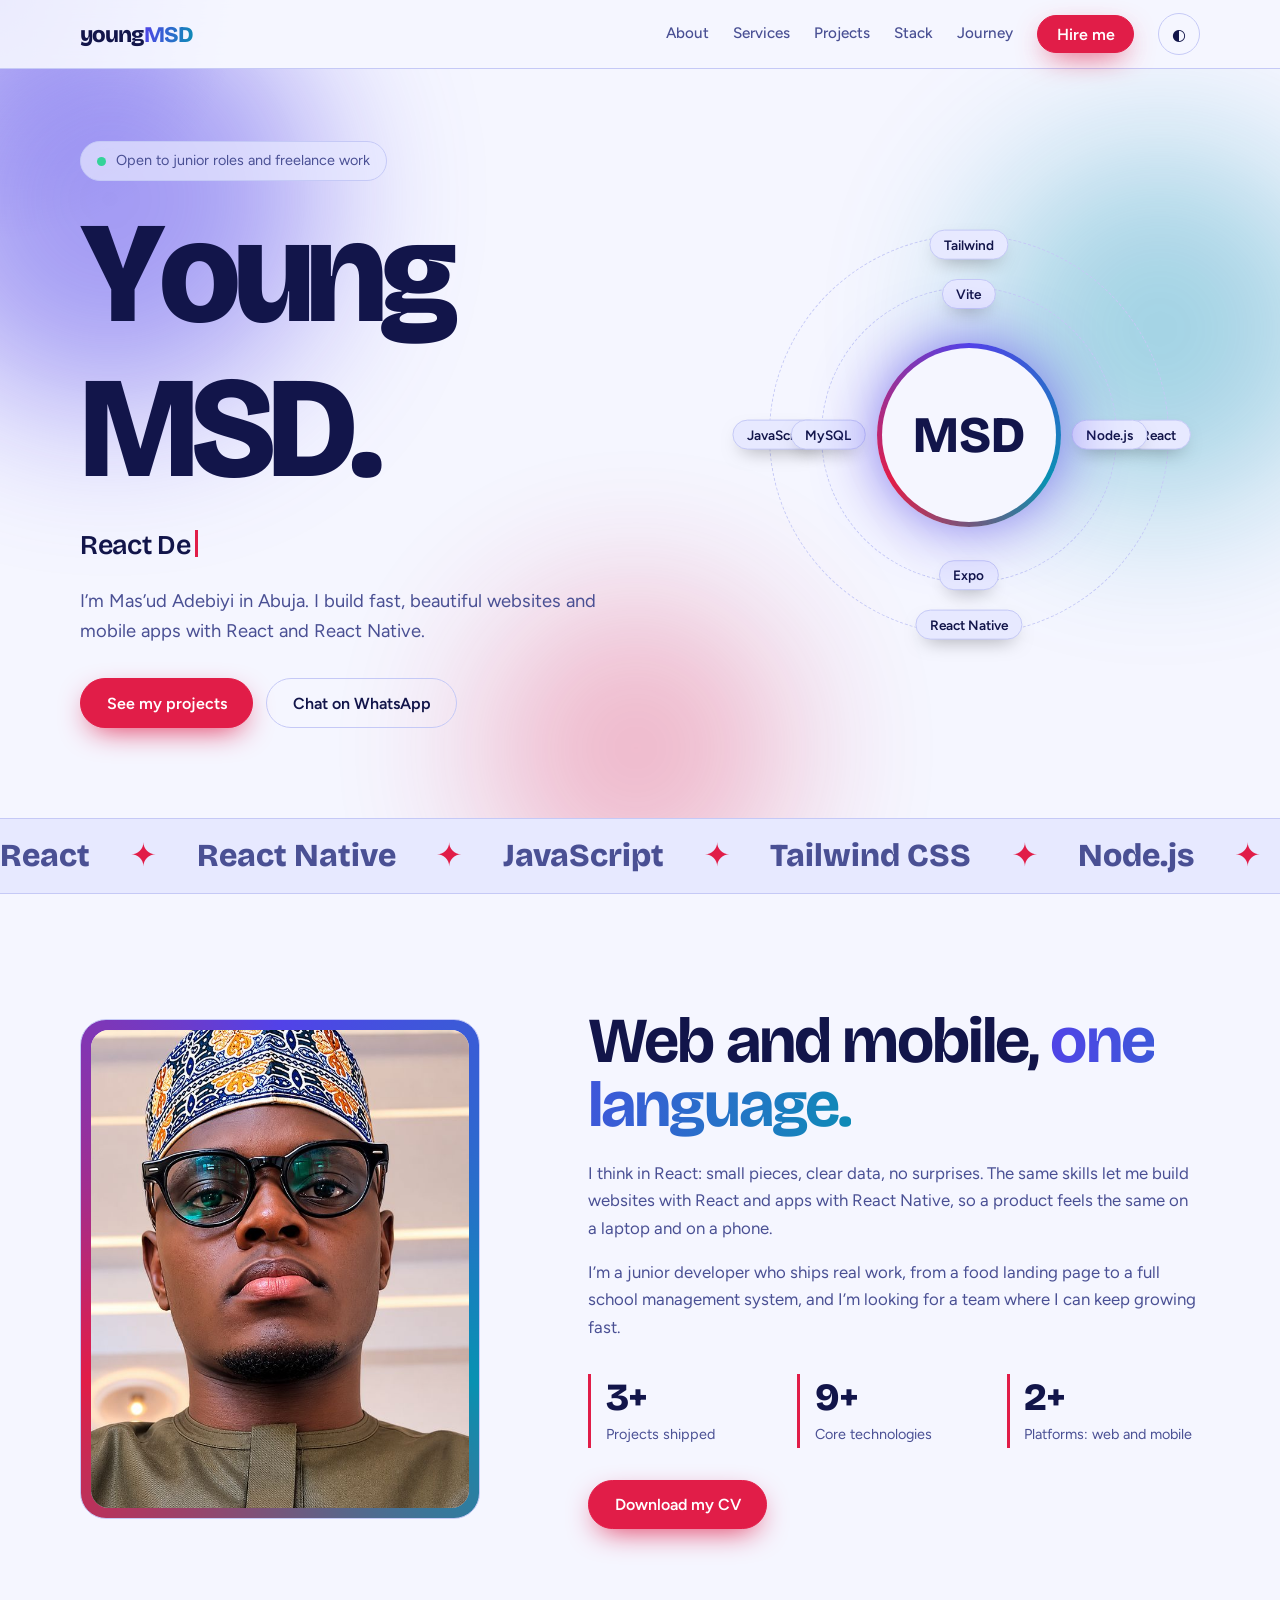
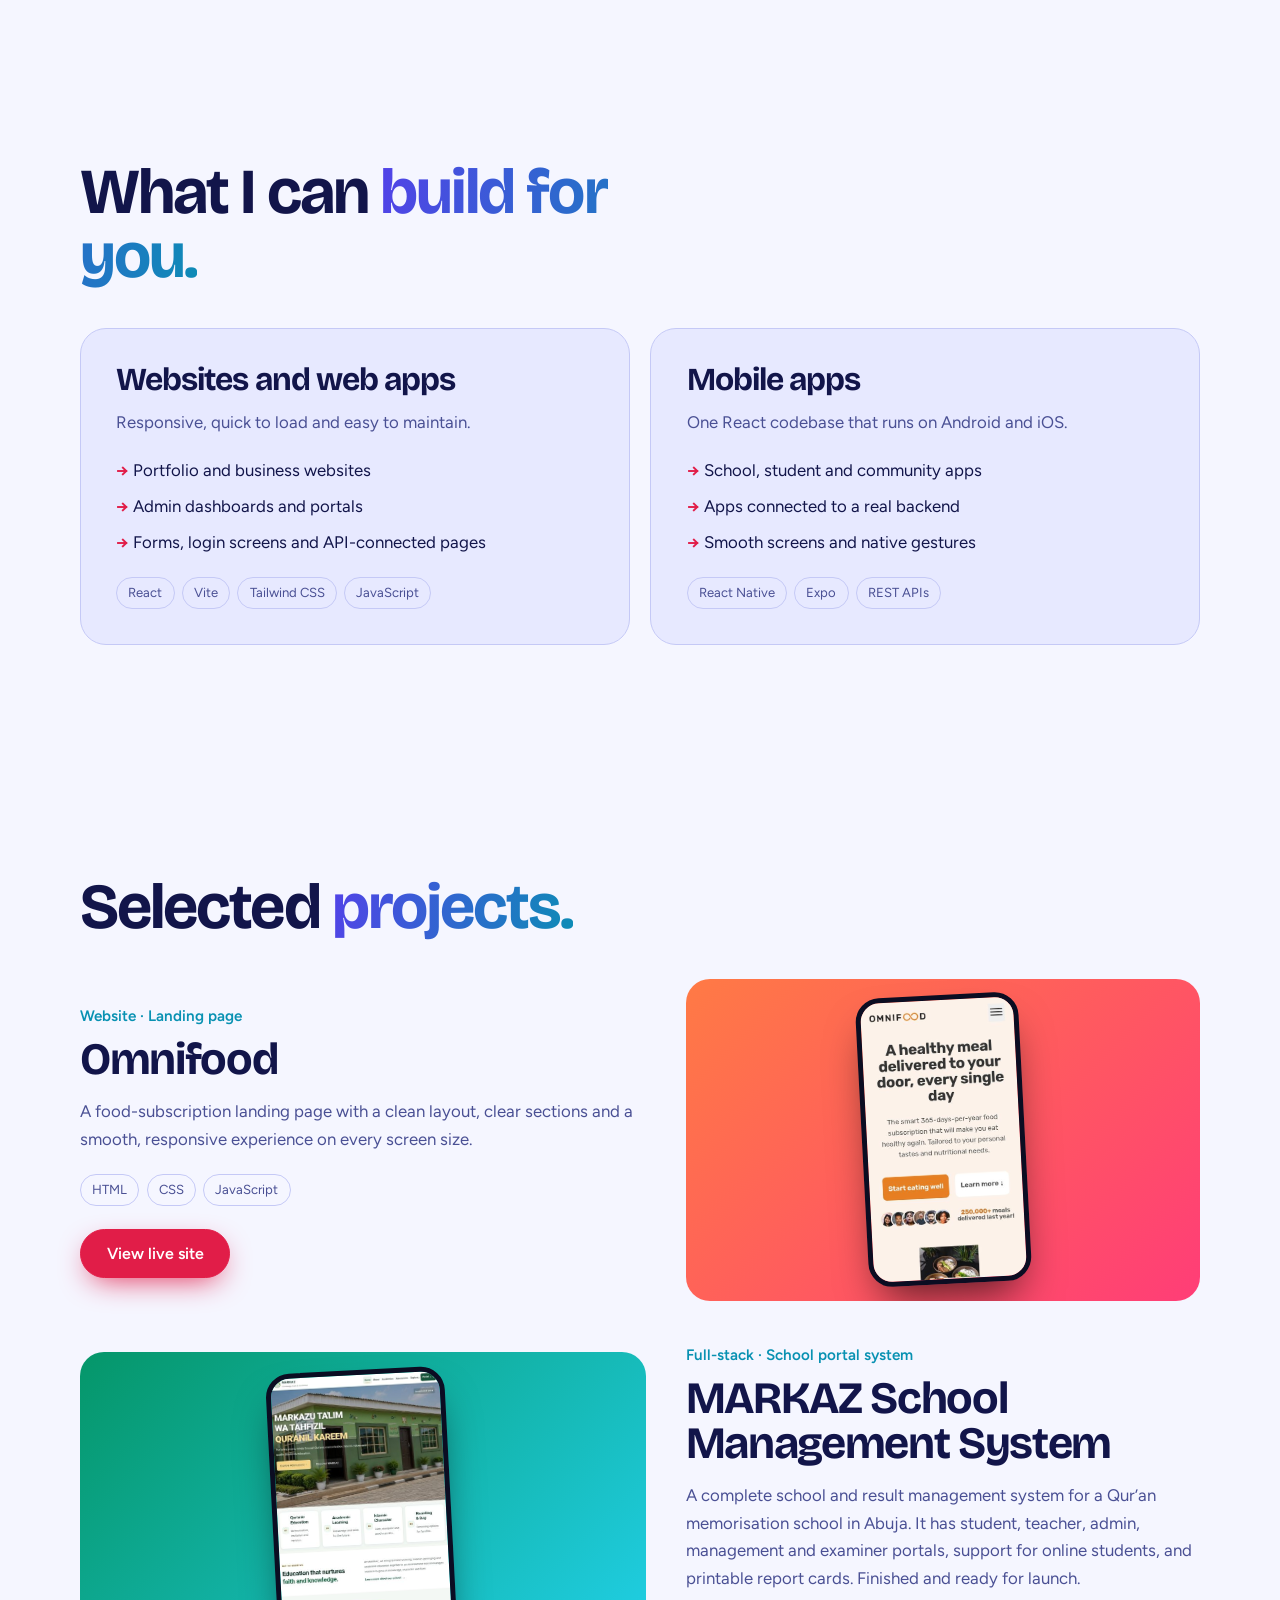
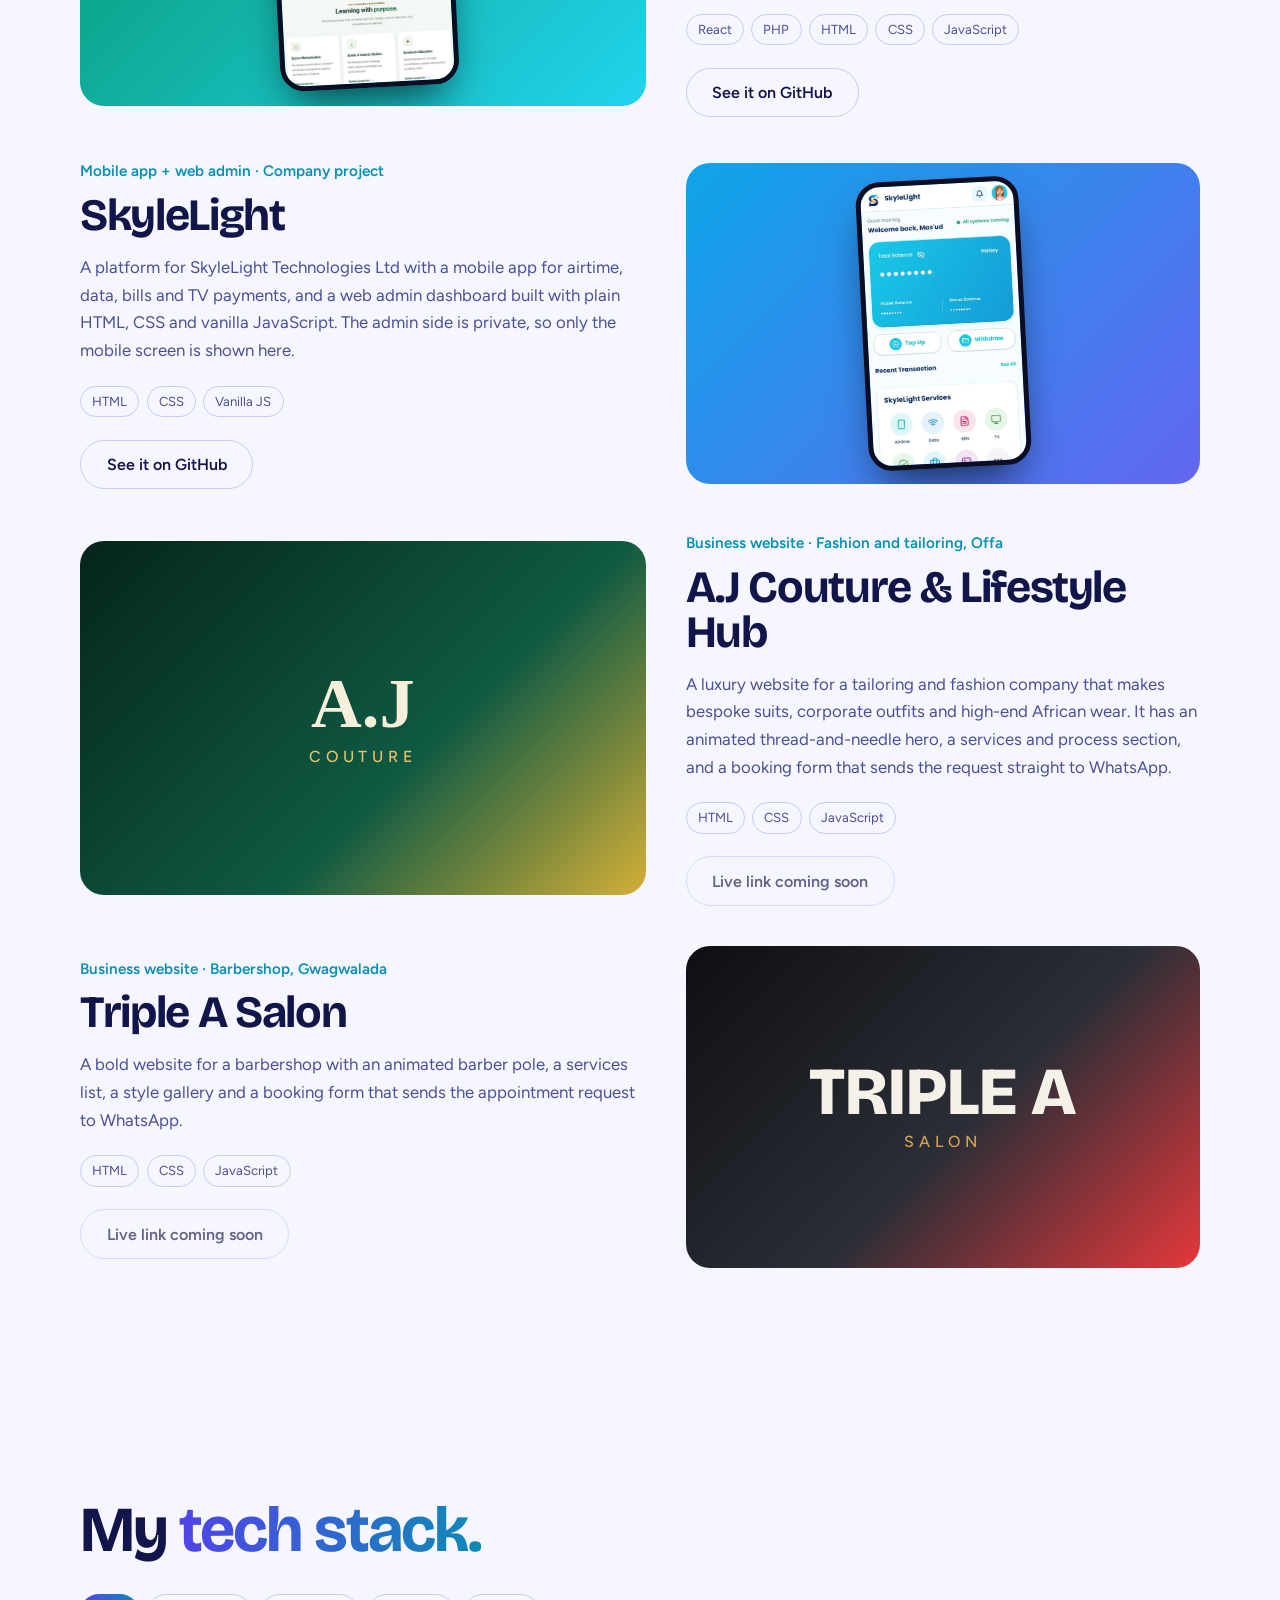
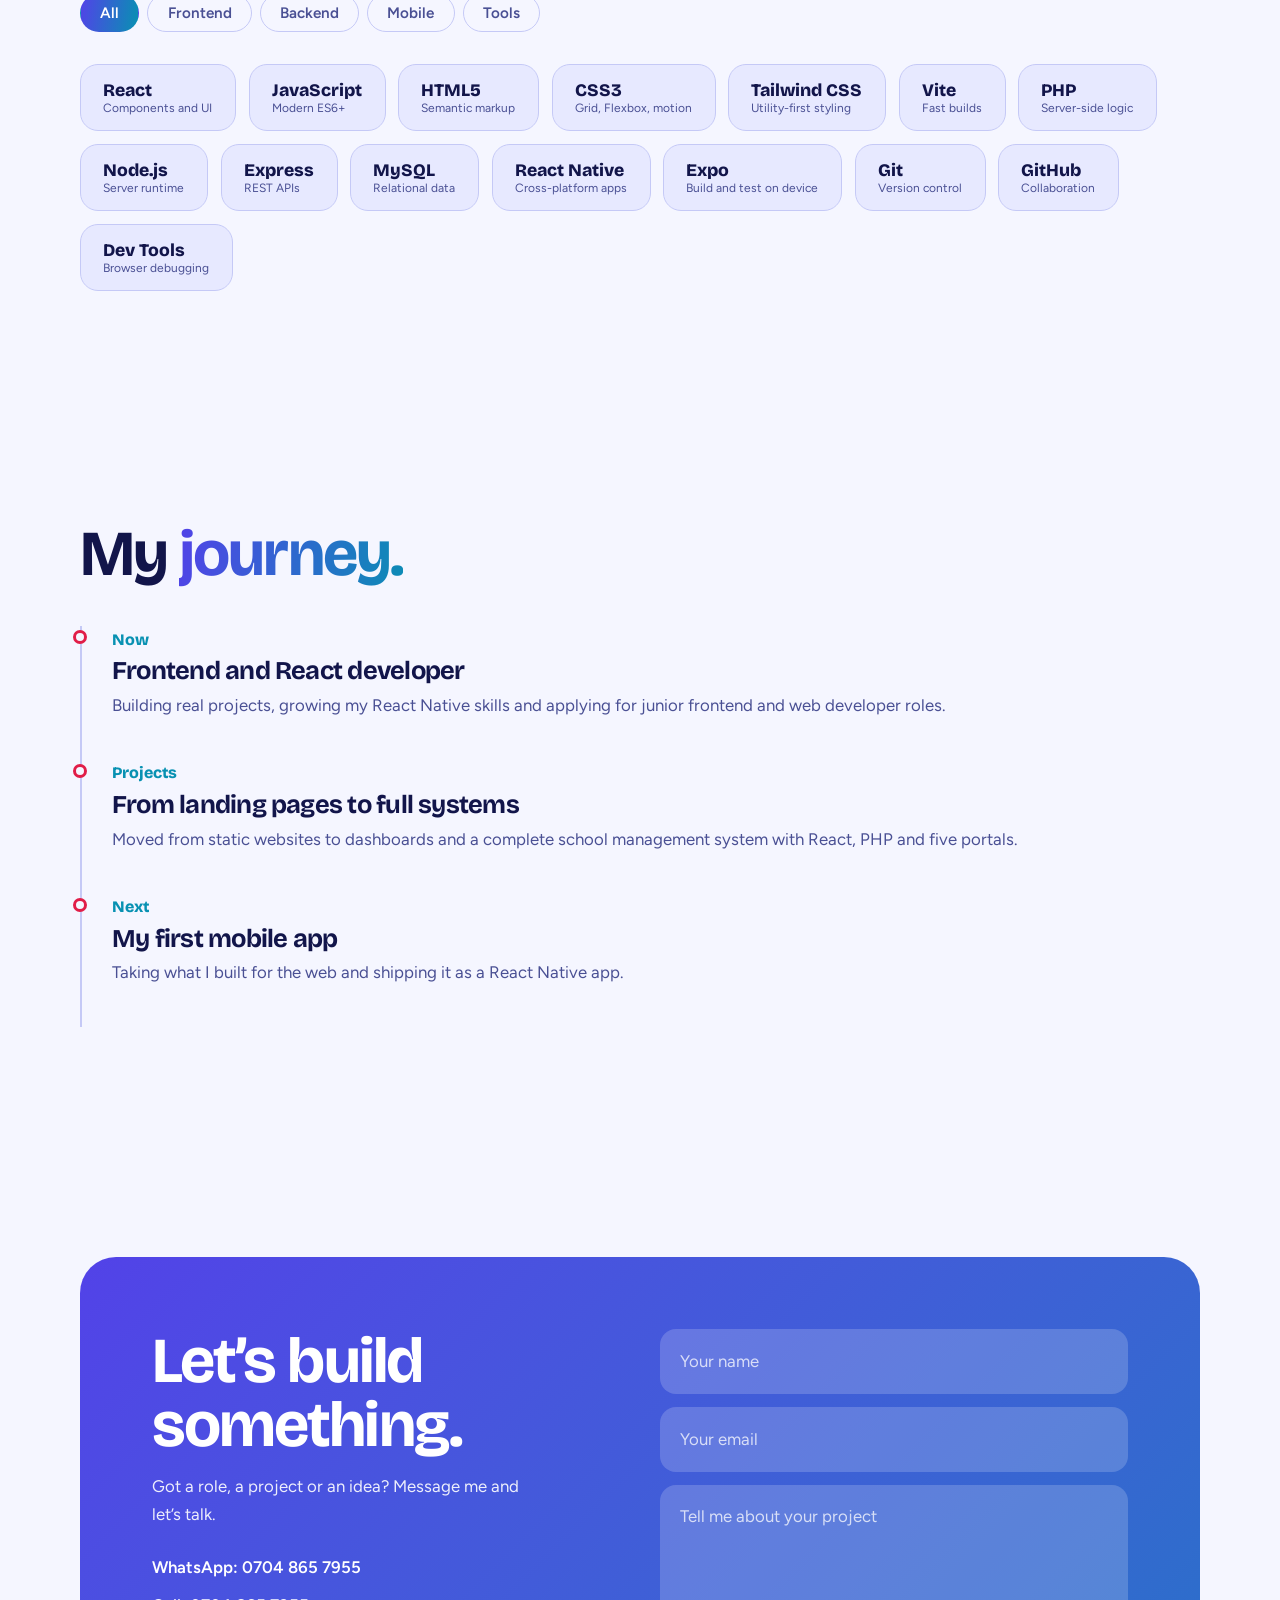
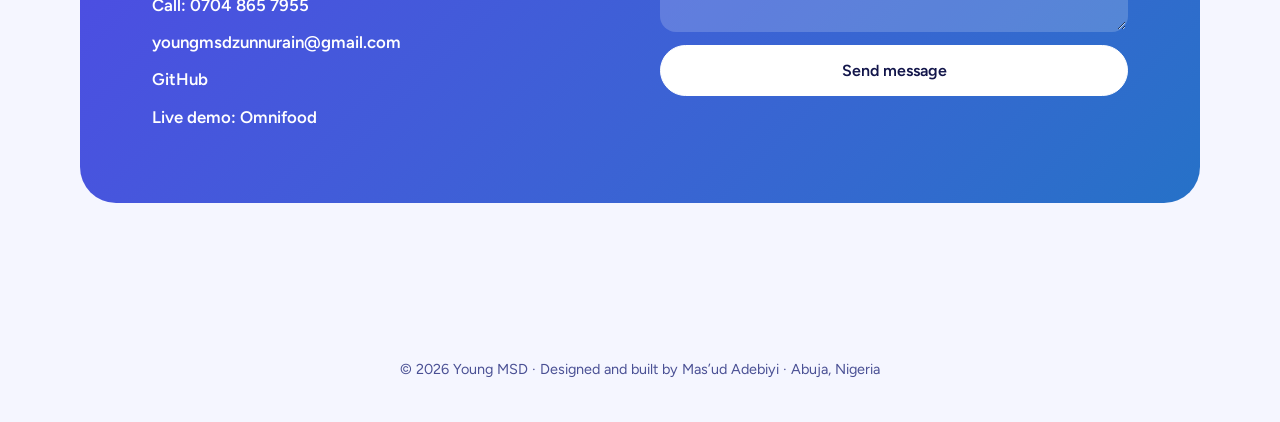
==== commit 542a45d9: "Add social metadata and structured search information" ====
--- a/index.html
+++ b/index.html
@@ -8,6 +8,35 @@
 <link rel="preconnect" href="https://fonts.googleapis.com"><link rel="preconnect" href="https://fonts.gstatic.com" crossorigin>
 <link href="https://fonts.googleapis.com/css2?family=Bricolage+Grotesque:wght@600;800&family=Figtree:wght@400;500;600&display=swap" rel="stylesheet">
 <link rel="stylesheet" href="css/style.css">
+<meta name="robots" content="index, follow, max-image-preview:large">
+<meta name="theme-color" content="#10131f">
+<meta property="og:type" content="website">
+<meta property="og:title" content="Young MSD | React & React Native Developer in Abuja, Nigeria">
+<meta property="og:description" content="Mas’ud Adebiyi (Young MSD) is a React and React Native developer in Abuja, Nigeria, building responsive websites and mobile applications.">
+<meta property="og:locale" content="en_NG">
+<meta name="twitter:card" content="summary">
+<script type="application/ld+json">
+{
+  "@context": "https://schema.org",
+  "@type": "Person",
+  "name": "Mas’ud Adebiyi",
+  "alternateName": "Young MSD",
+  "jobTitle": "React and React Native Developer",
+  "address": {
+    "@type": "PostalAddress",
+    "addressLocality": "Abuja",
+    "addressCountry": "NG"
+  },
+  "knowsAbout": [
+    "React",
+    "React Native",
+    "JavaScript",
+    "Frontend Development",
+    "Mobile App Development",
+    "Web Development"
+  ]
+}
+</script>
 </head>
 <body>
 <div id="ld" aria-hidden="true"><span id="cn">0</span></div>
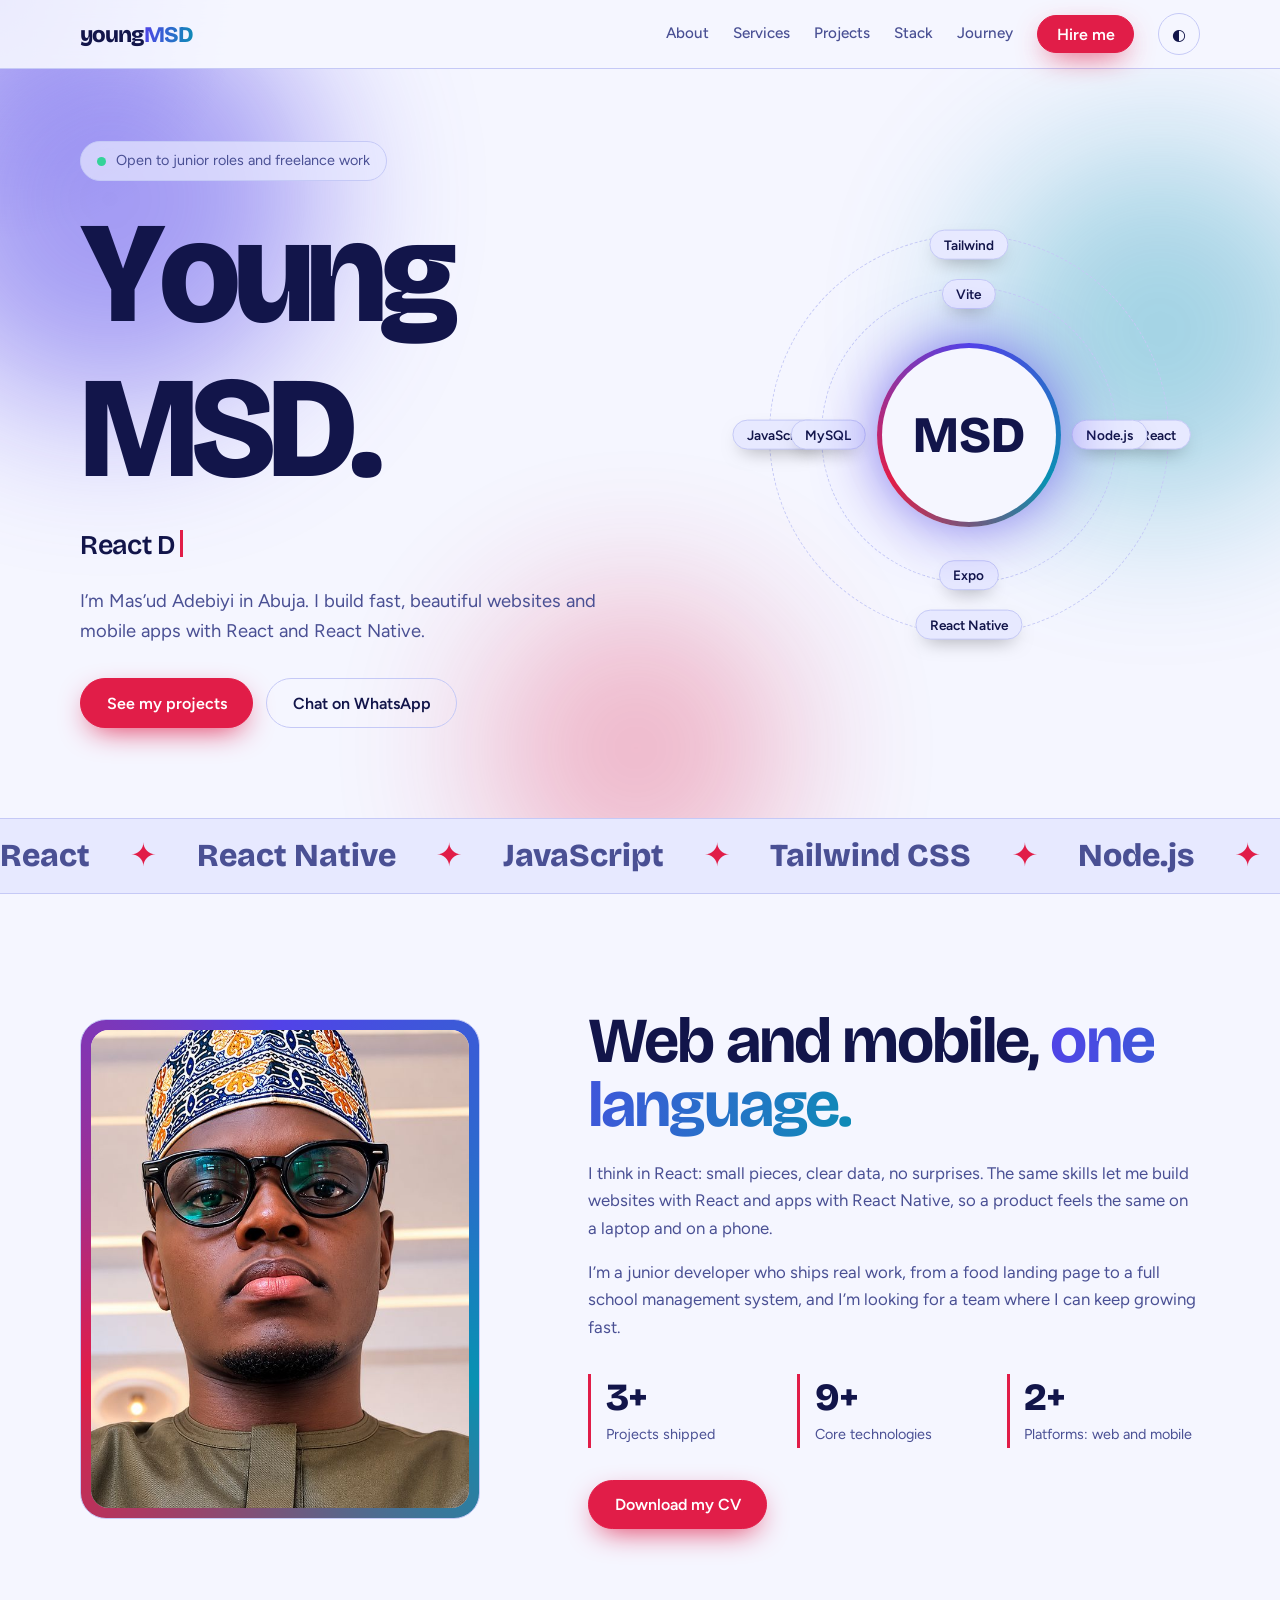
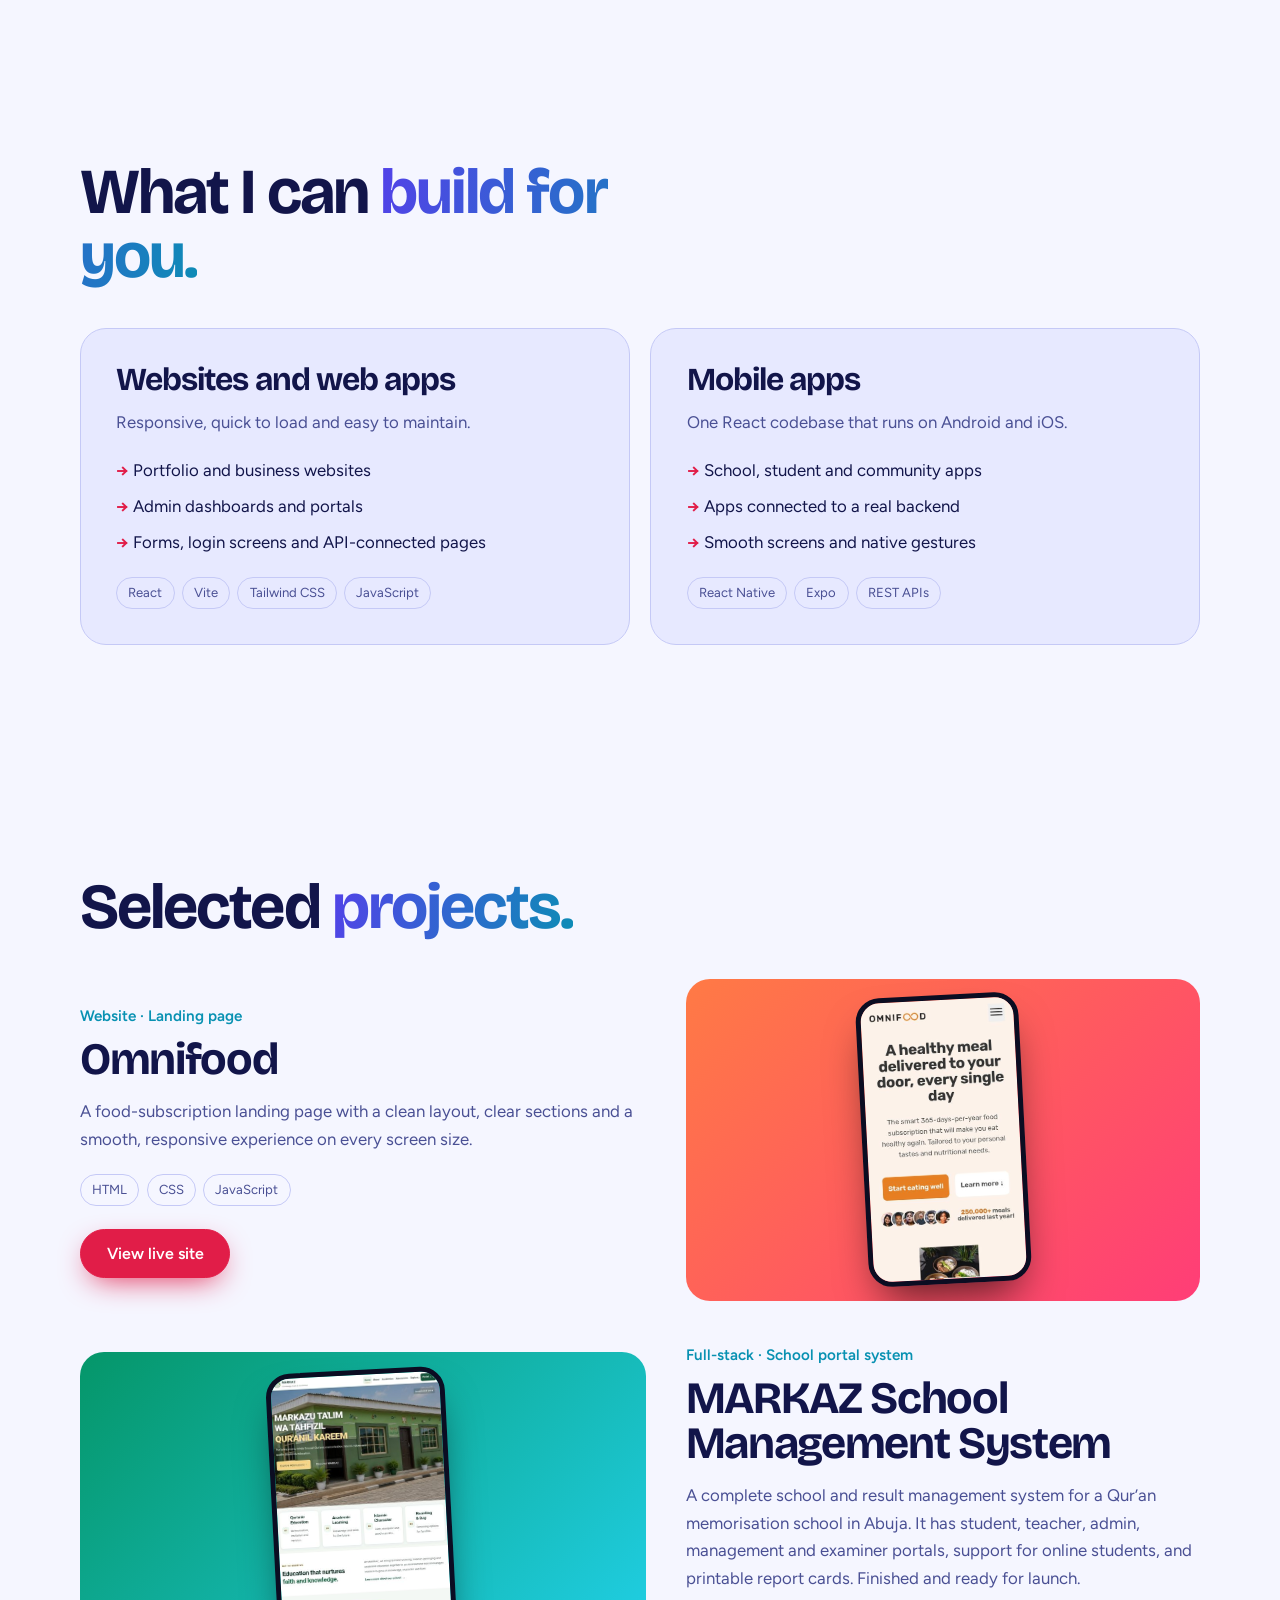
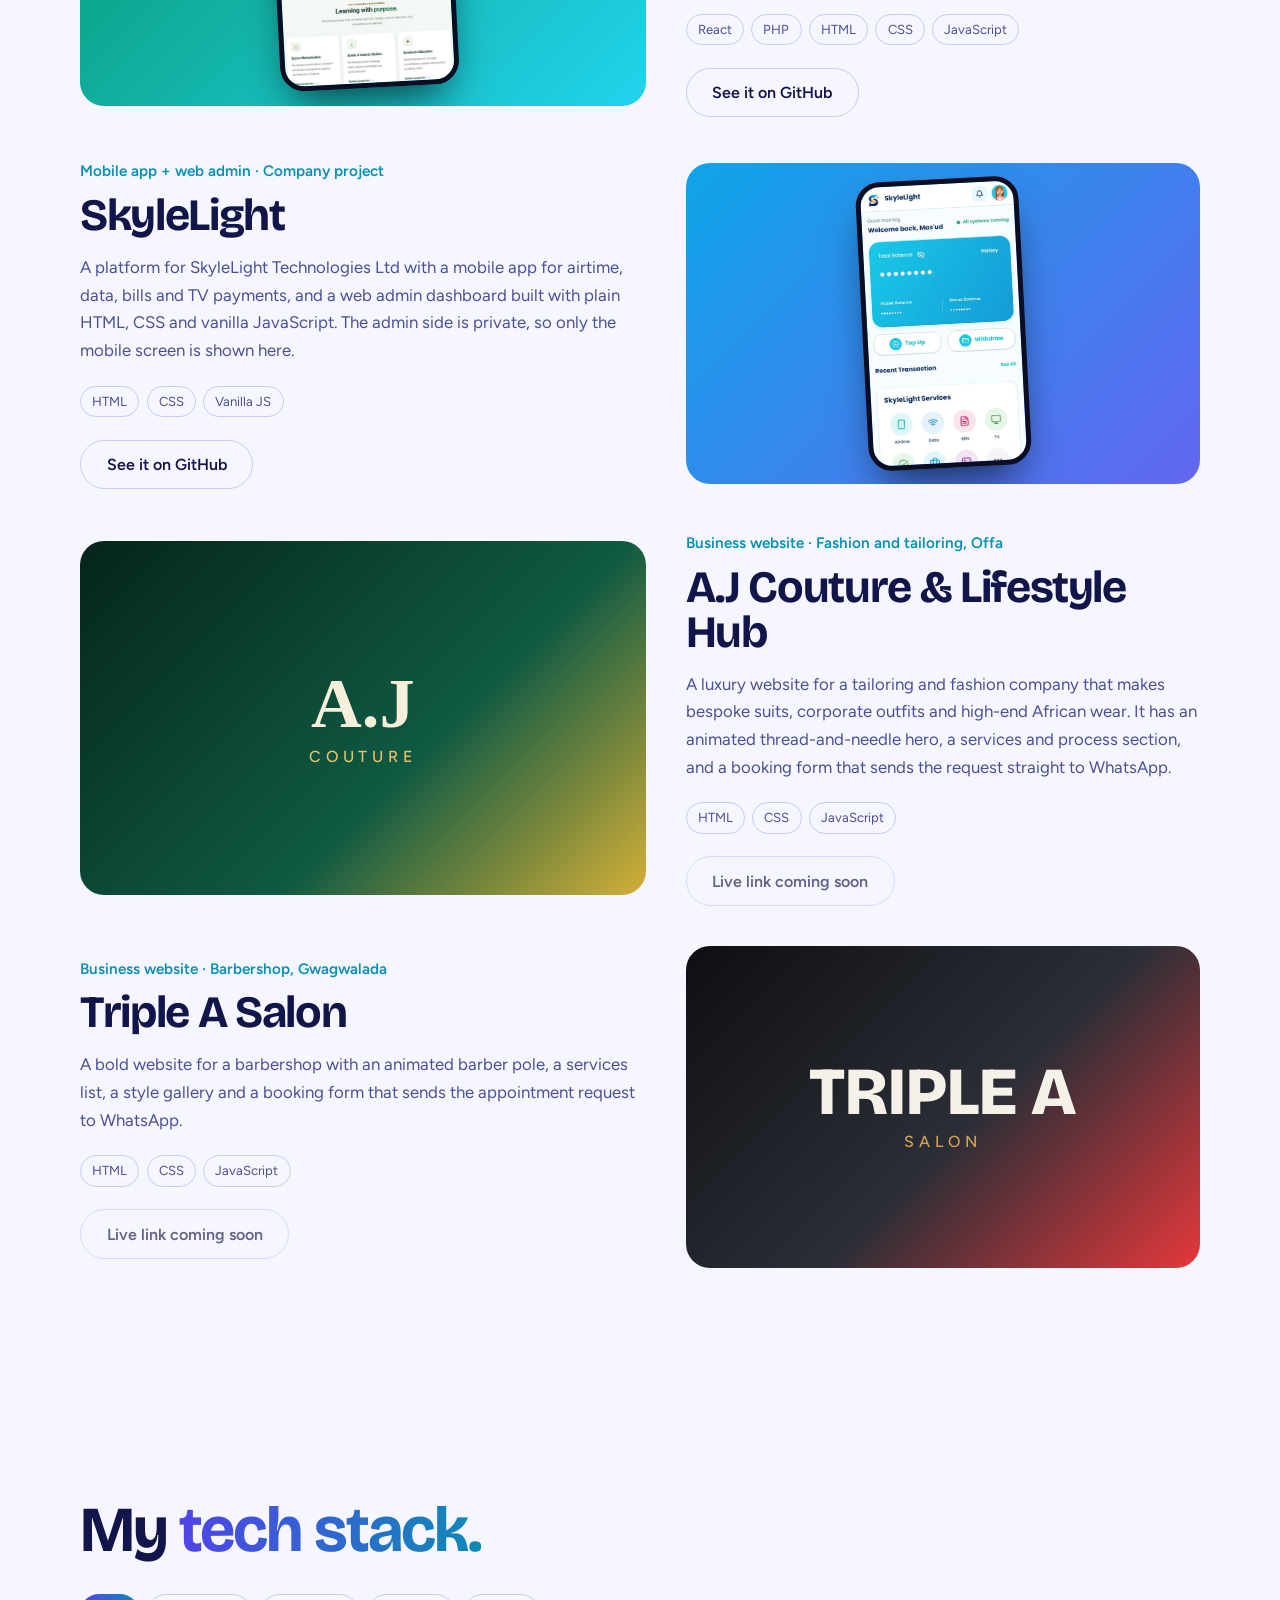
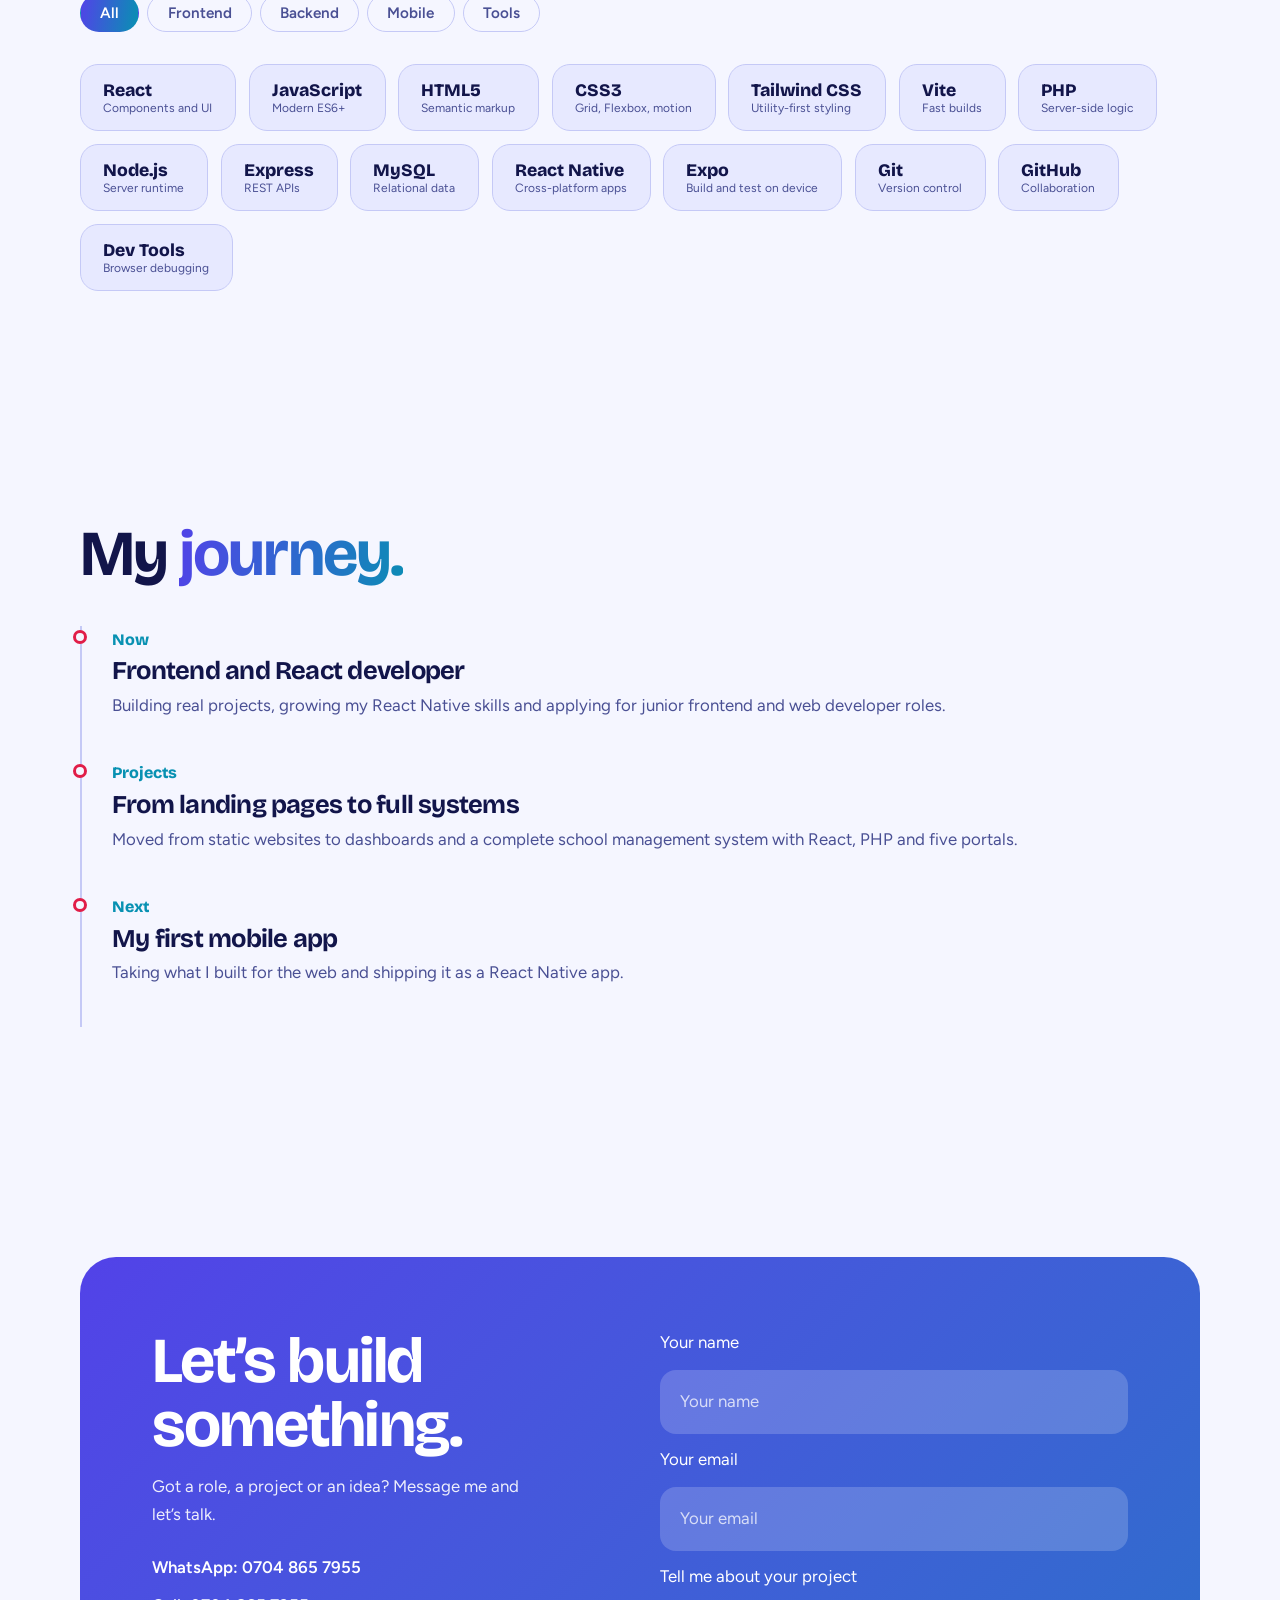
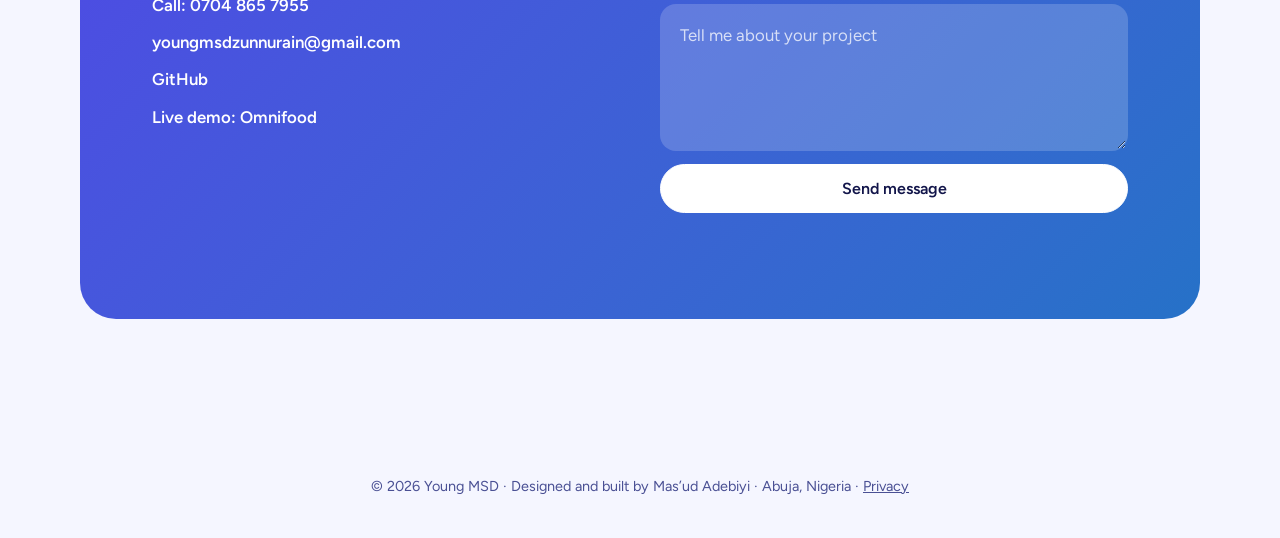
==== commit 728a3730: "Improve accessible forms, image loading and privacy links" ====
--- a/index.html
+++ b/index.html
@@ -78,11 +78,11 @@
 
 <section id="work"><div class="w">
 <h2 data-r>Selected <span class="grad">projects.</span></h2>
-<div class="pr" data-r><div class="card tilt shot s1"><div class="ph"><img src="[data-uri]" alt="Omnifood website on a phone"></div></div>
+<div class="pr" data-r><div class="card tilt shot s1"><div class="ph"><img src="[data-uri]" loading="lazy" decoding="async" alt="Omnifood website on a phone"></div></div>
 <div><span class="kind">Website · Landing page</span><h3>Omnifood</h3><p class="mute">A food-subscription landing page with a clean layout, clear sections and a smooth, responsive experience on every screen size.</p><div class="tags"><span class="tag">HTML</span><span class="tag">CSS</span><span class="tag">JavaScript</span></div><a class="btn pri mg" href="https://omnifood-young-msd.netlify.app" target="_blank" rel="noopener">View live site</a></div></div>
-<div class="pr" data-r><div class="card tilt shot s2"><div class="ph"><img src="[data-uri]" alt="MARKAZ school website on a phone"></div></div>
+<div class="pr" data-r><div class="card tilt shot s2"><div class="ph"><img src="[data-uri]" loading="lazy" decoding="async" alt="MARKAZ school website on a phone"></div></div>
 <div><span class="kind">Full-stack · School portal system</span><h3>MARKAZ School Management System</h3><p class="mute">A complete school and result management system for a Qur’an memorisation school in Abuja. It has student, teacher, admin, management and examiner portals, support for online students, and printable report cards. Finished and ready for launch.</p><div class="tags"><span class="tag">React</span><span class="tag">PHP</span><span class="tag">HTML</span><span class="tag">CSS</span><span class="tag">JavaScript</span></div><a class="btn mg" href="https://github.com/youngmsdzunnurain-ship-it" target="_blank" rel="noopener">See it on GitHub</a></div></div>
-<div class="pr" data-r><div class="card tilt shot s3"><div class="ph"><img src="[data-uri]